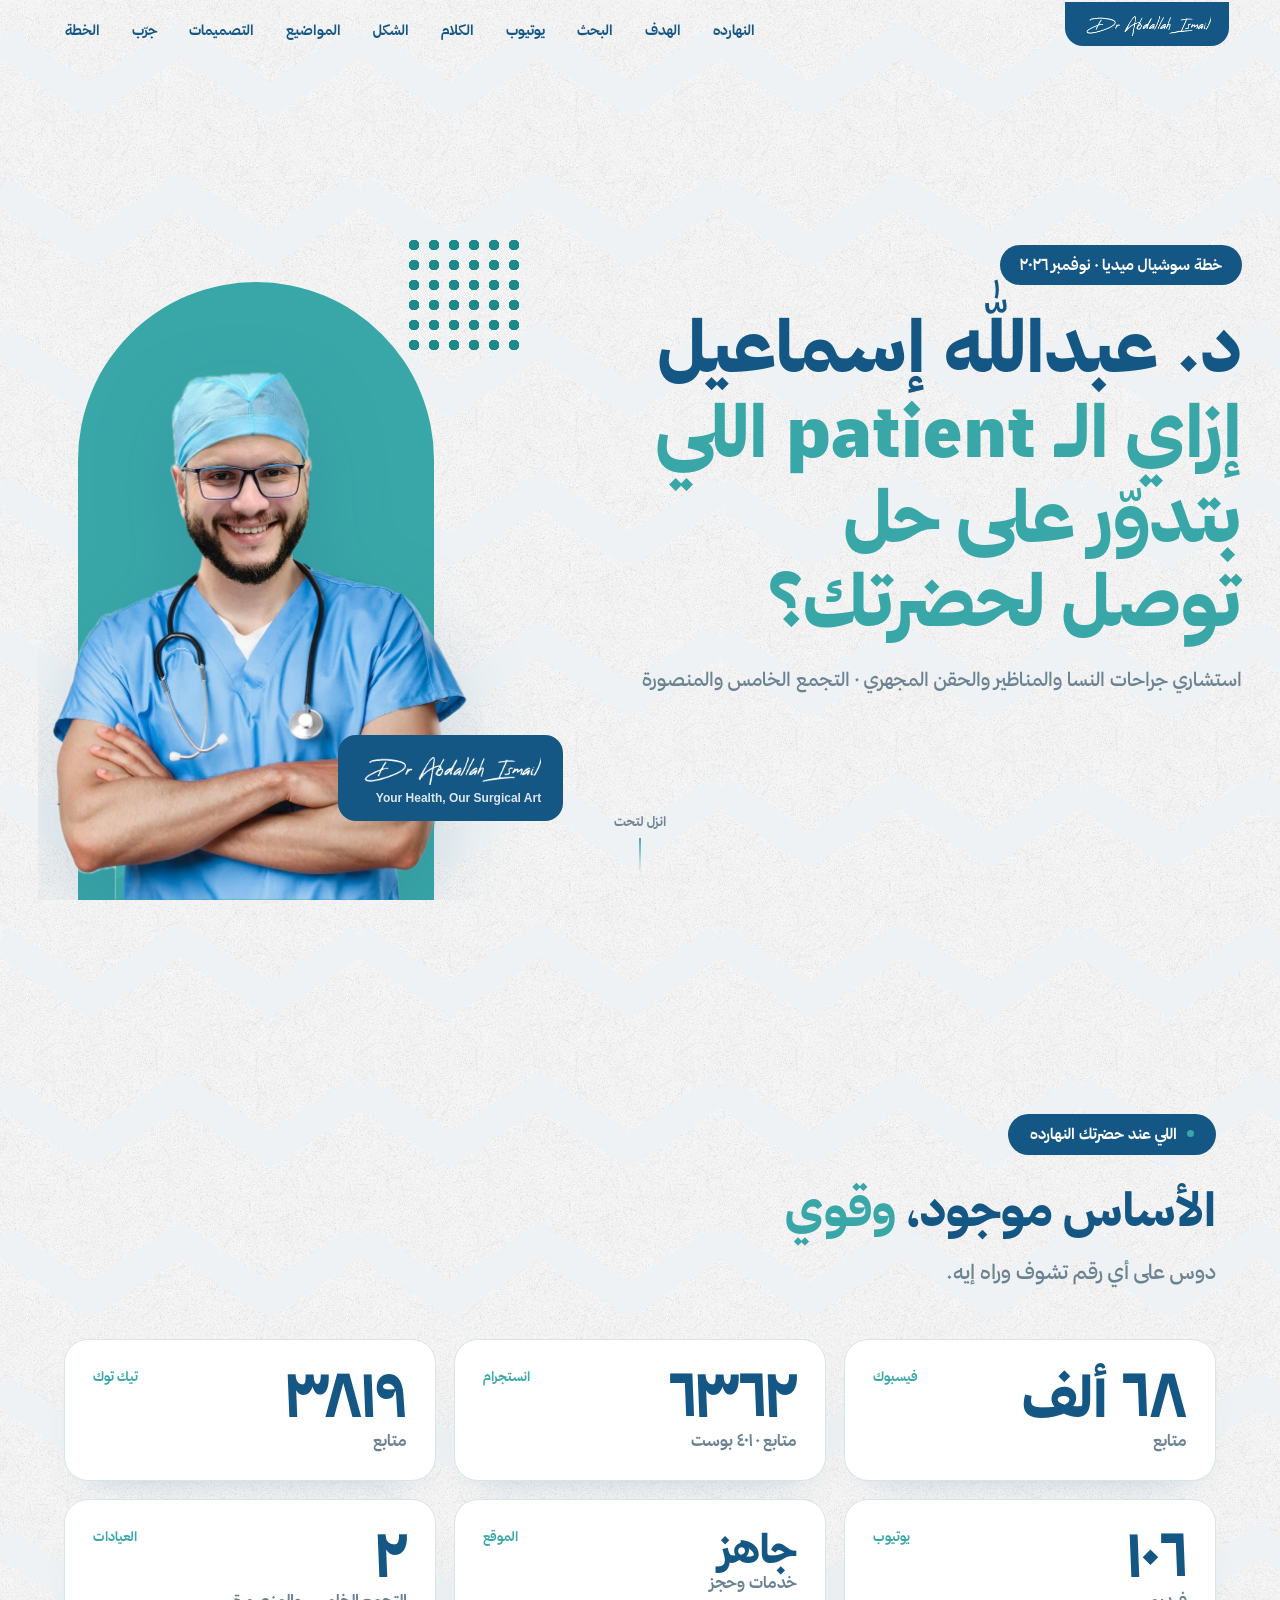
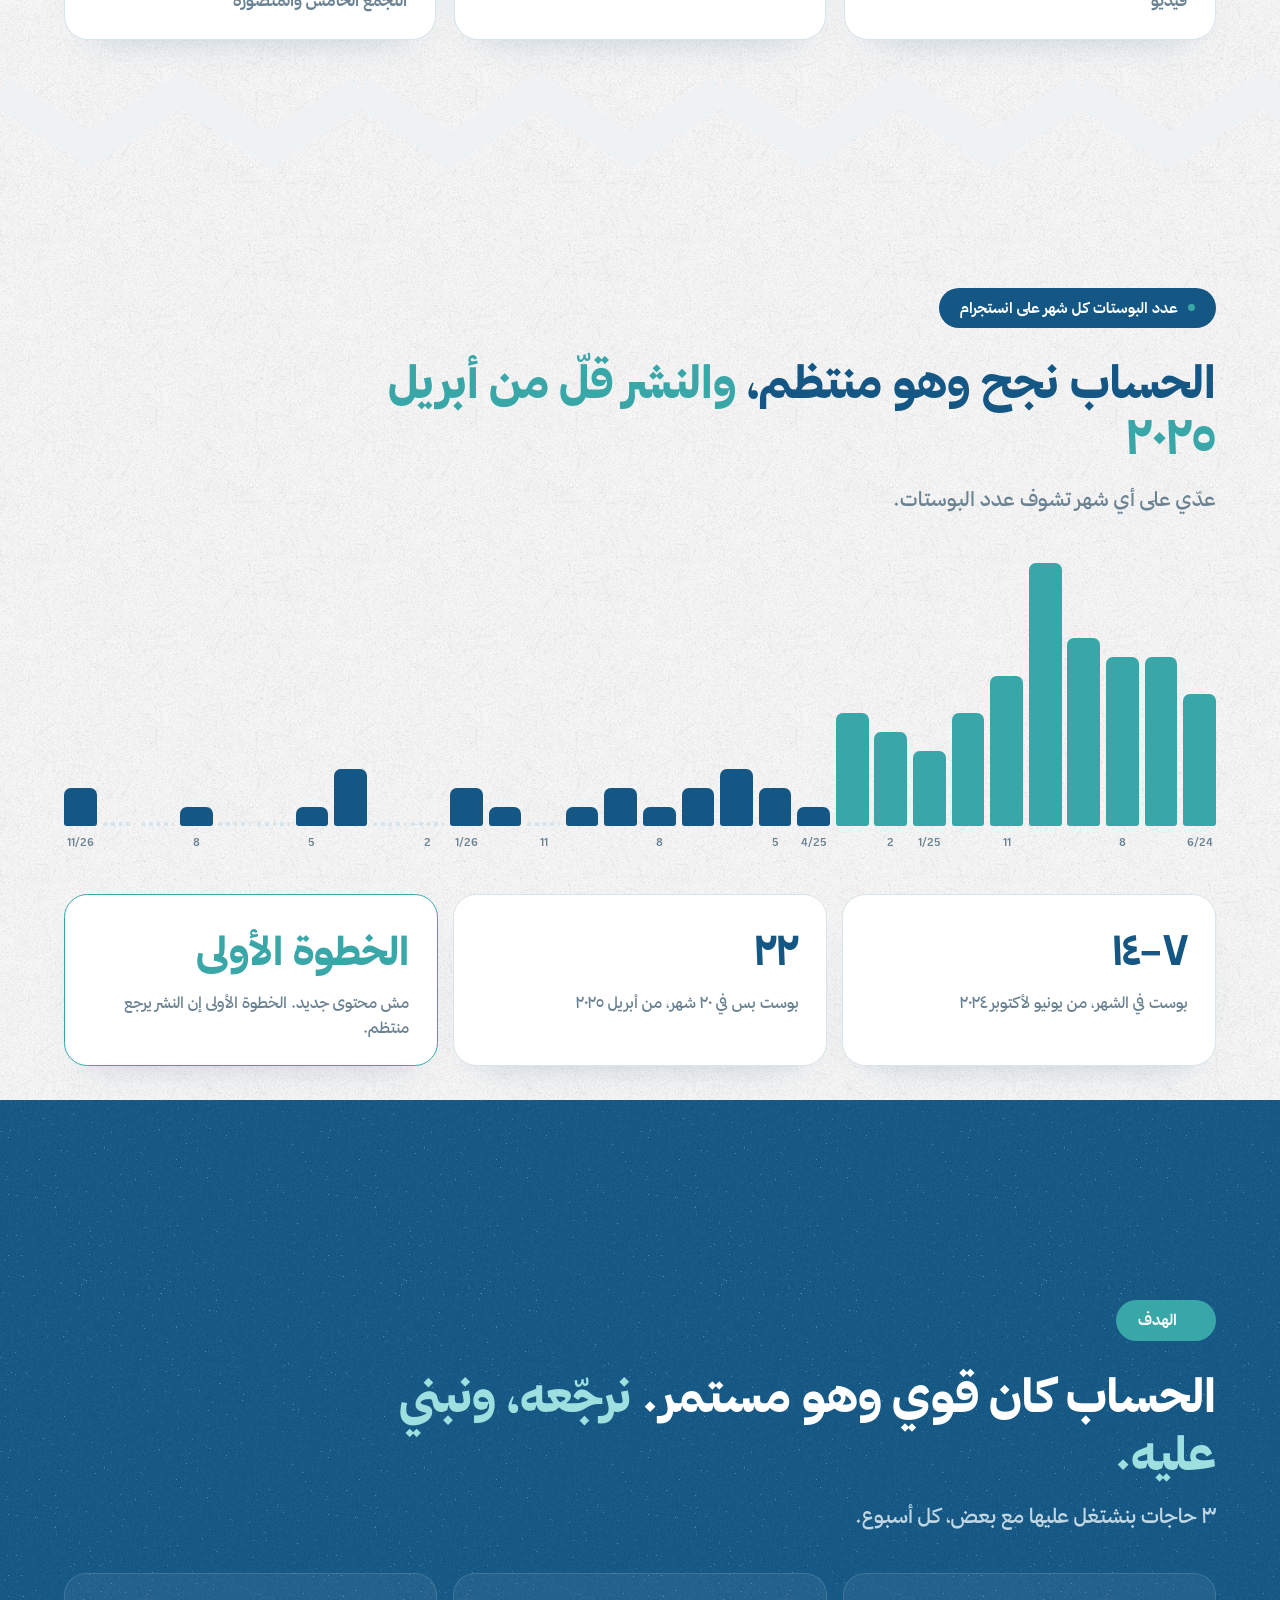
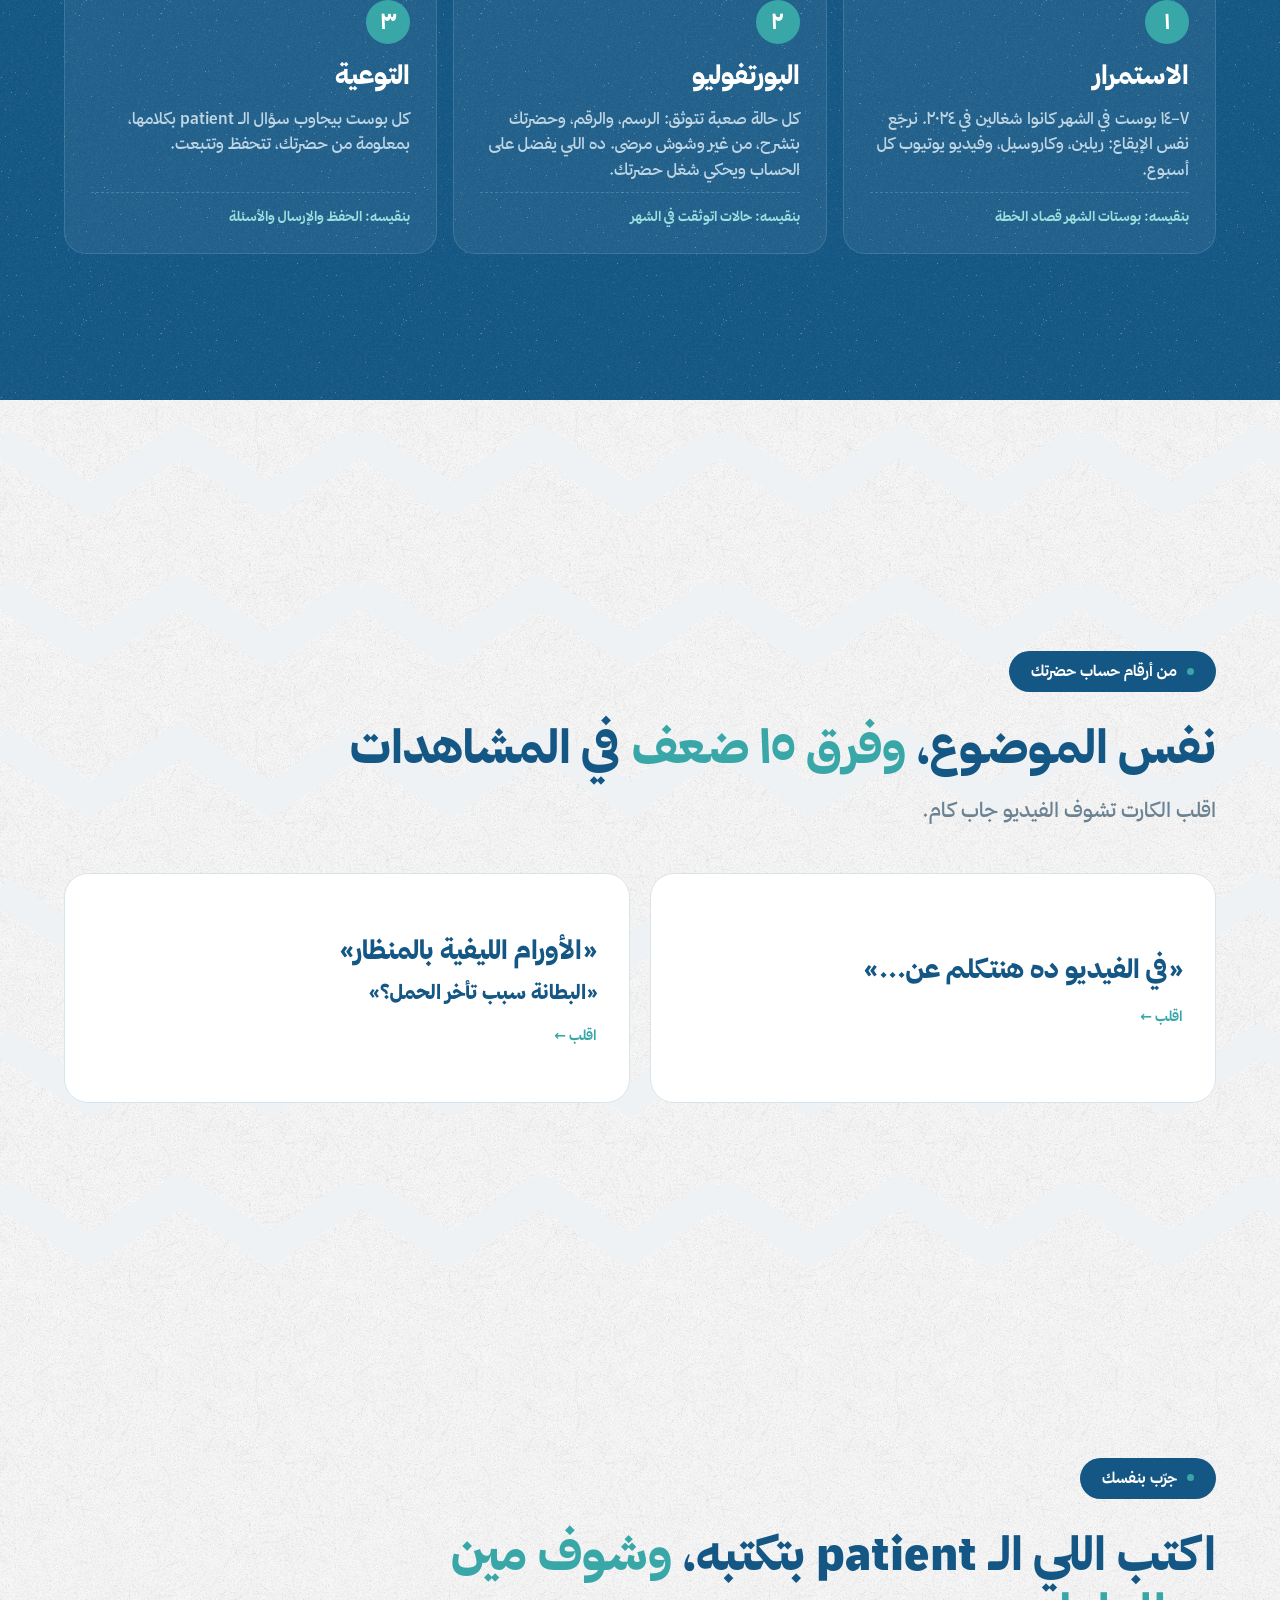
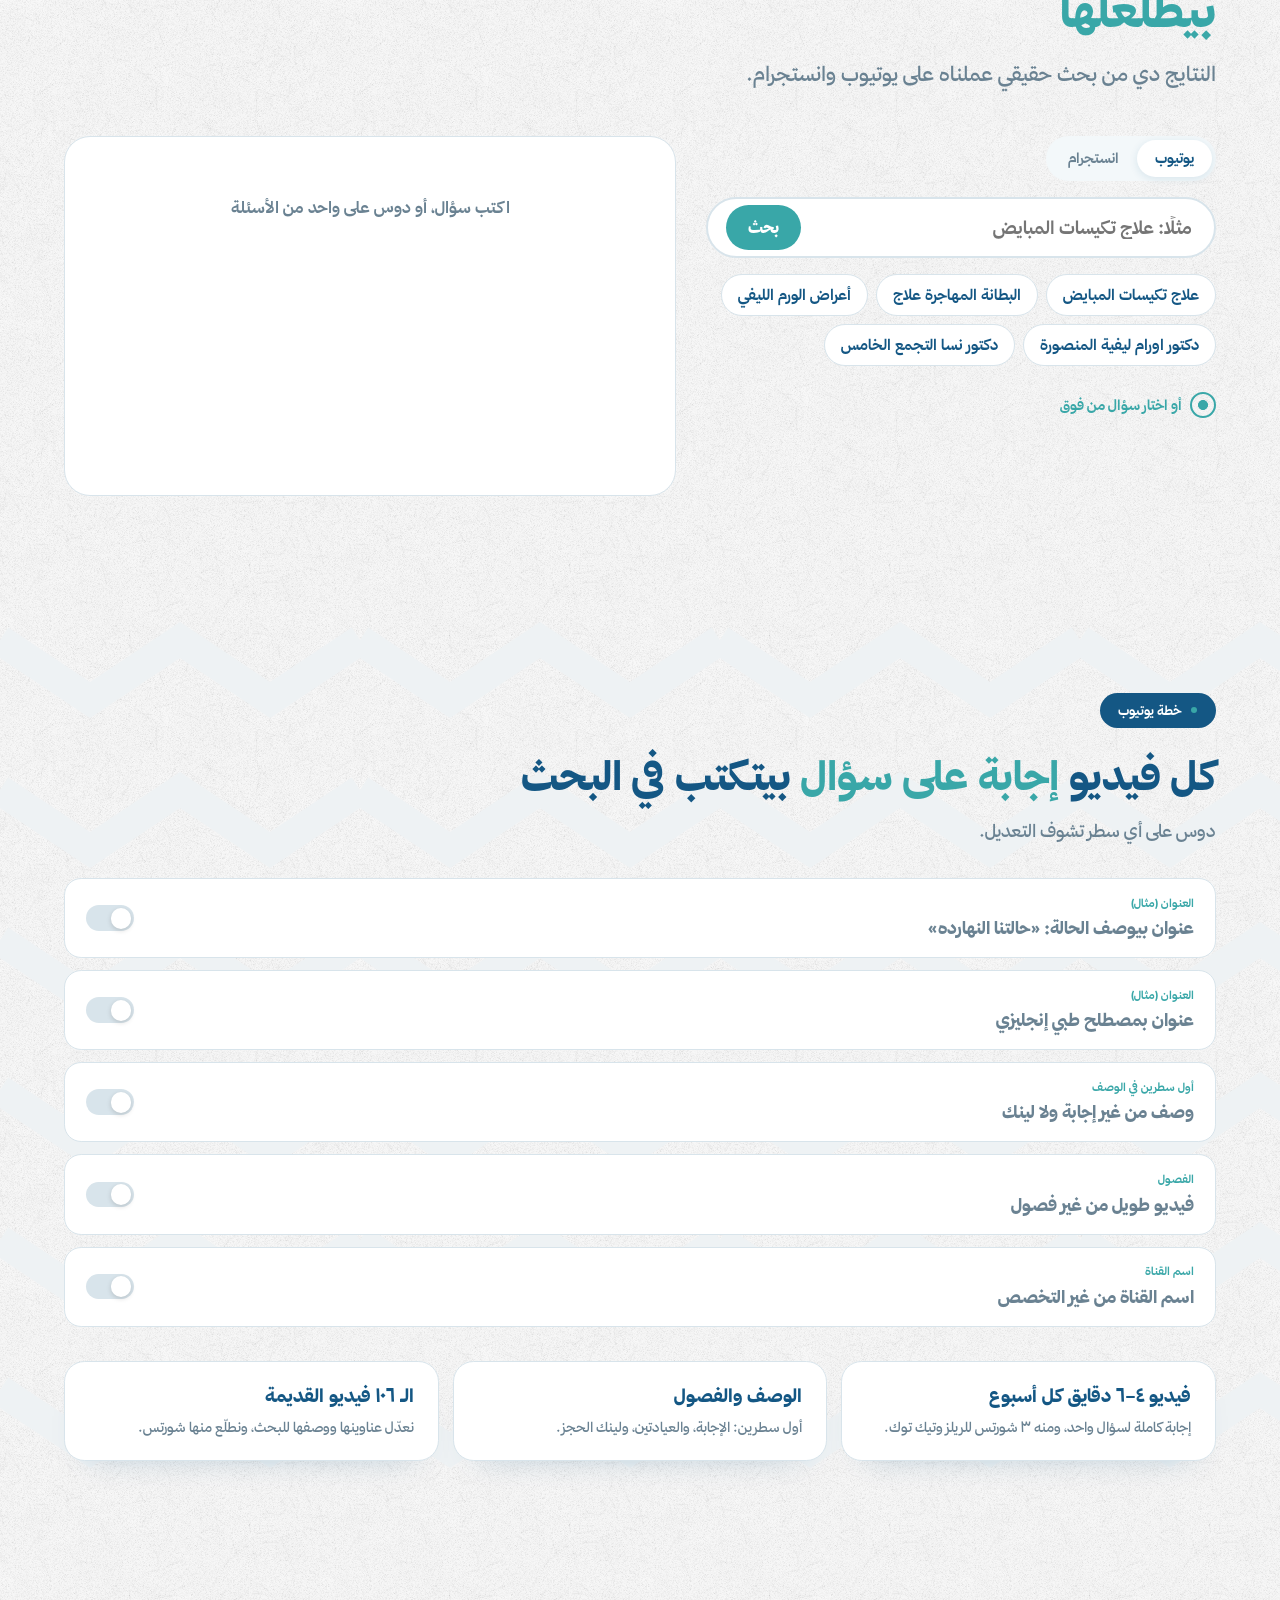
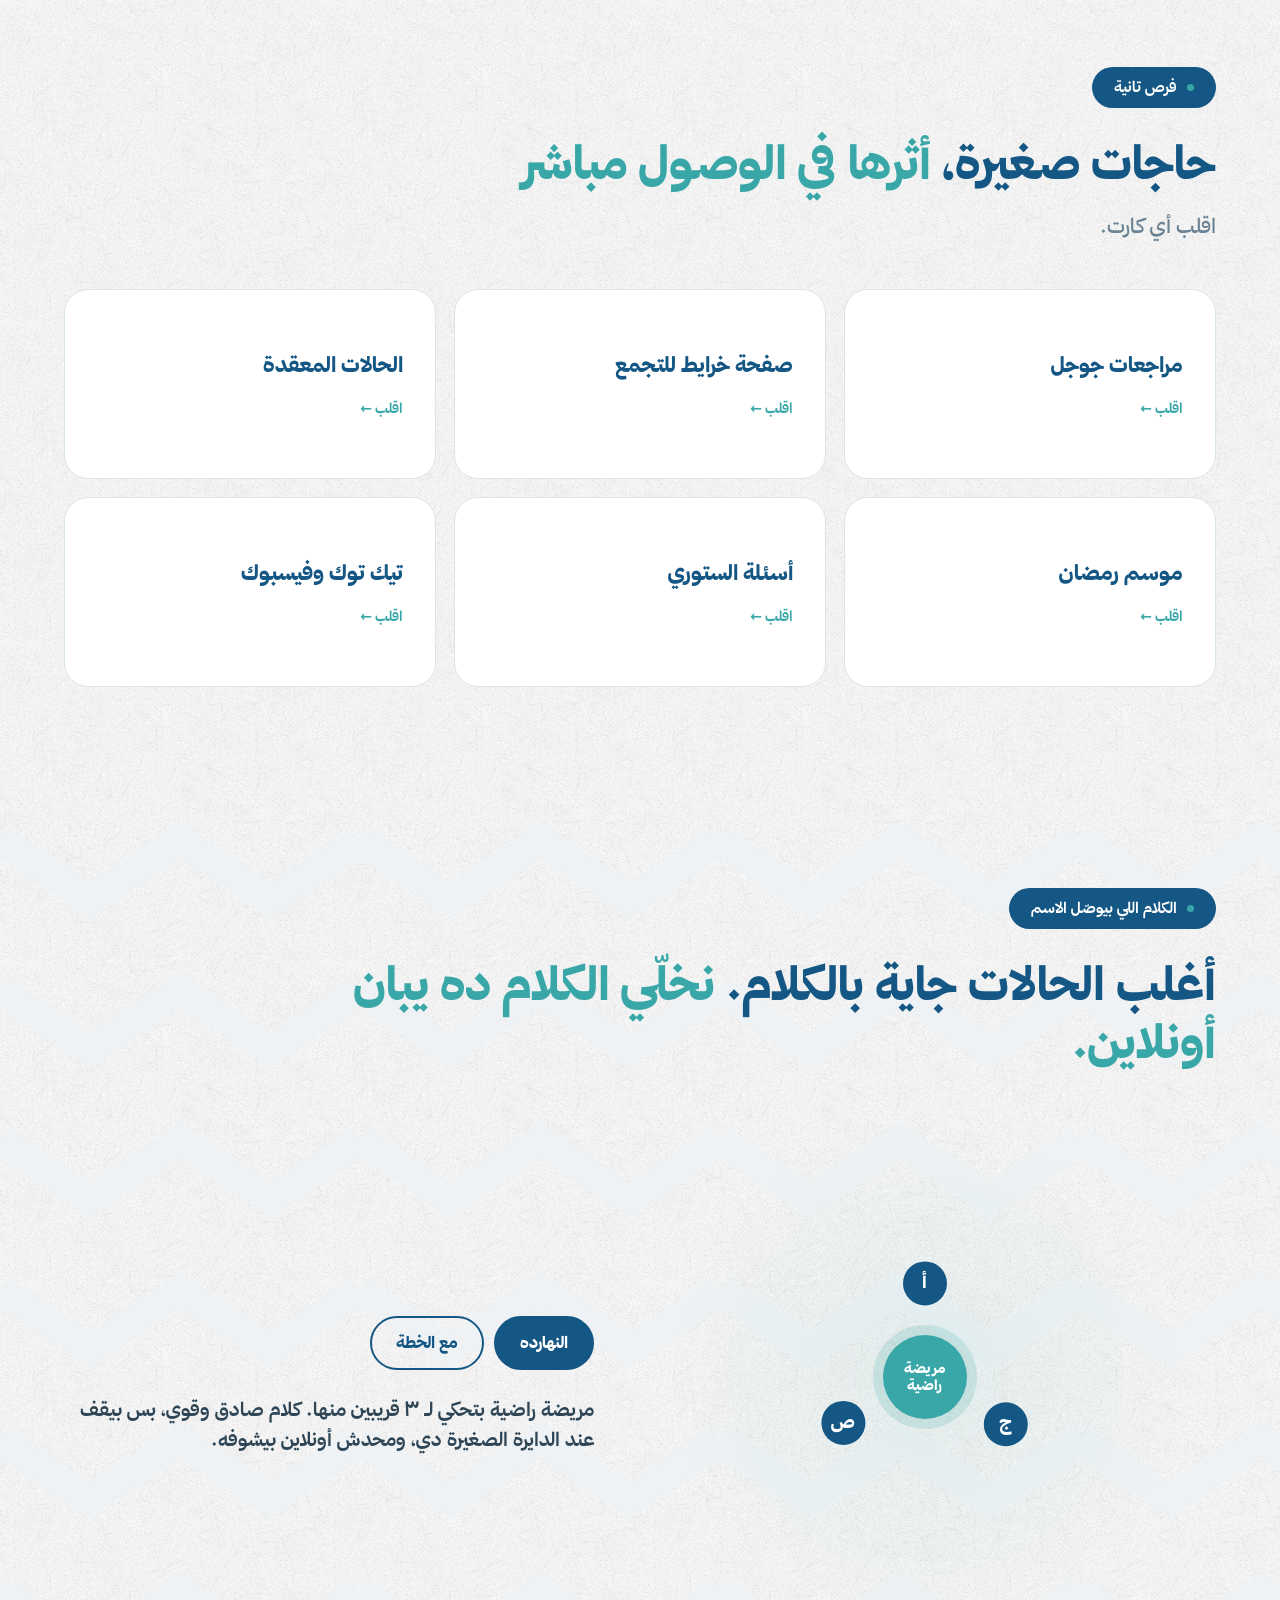
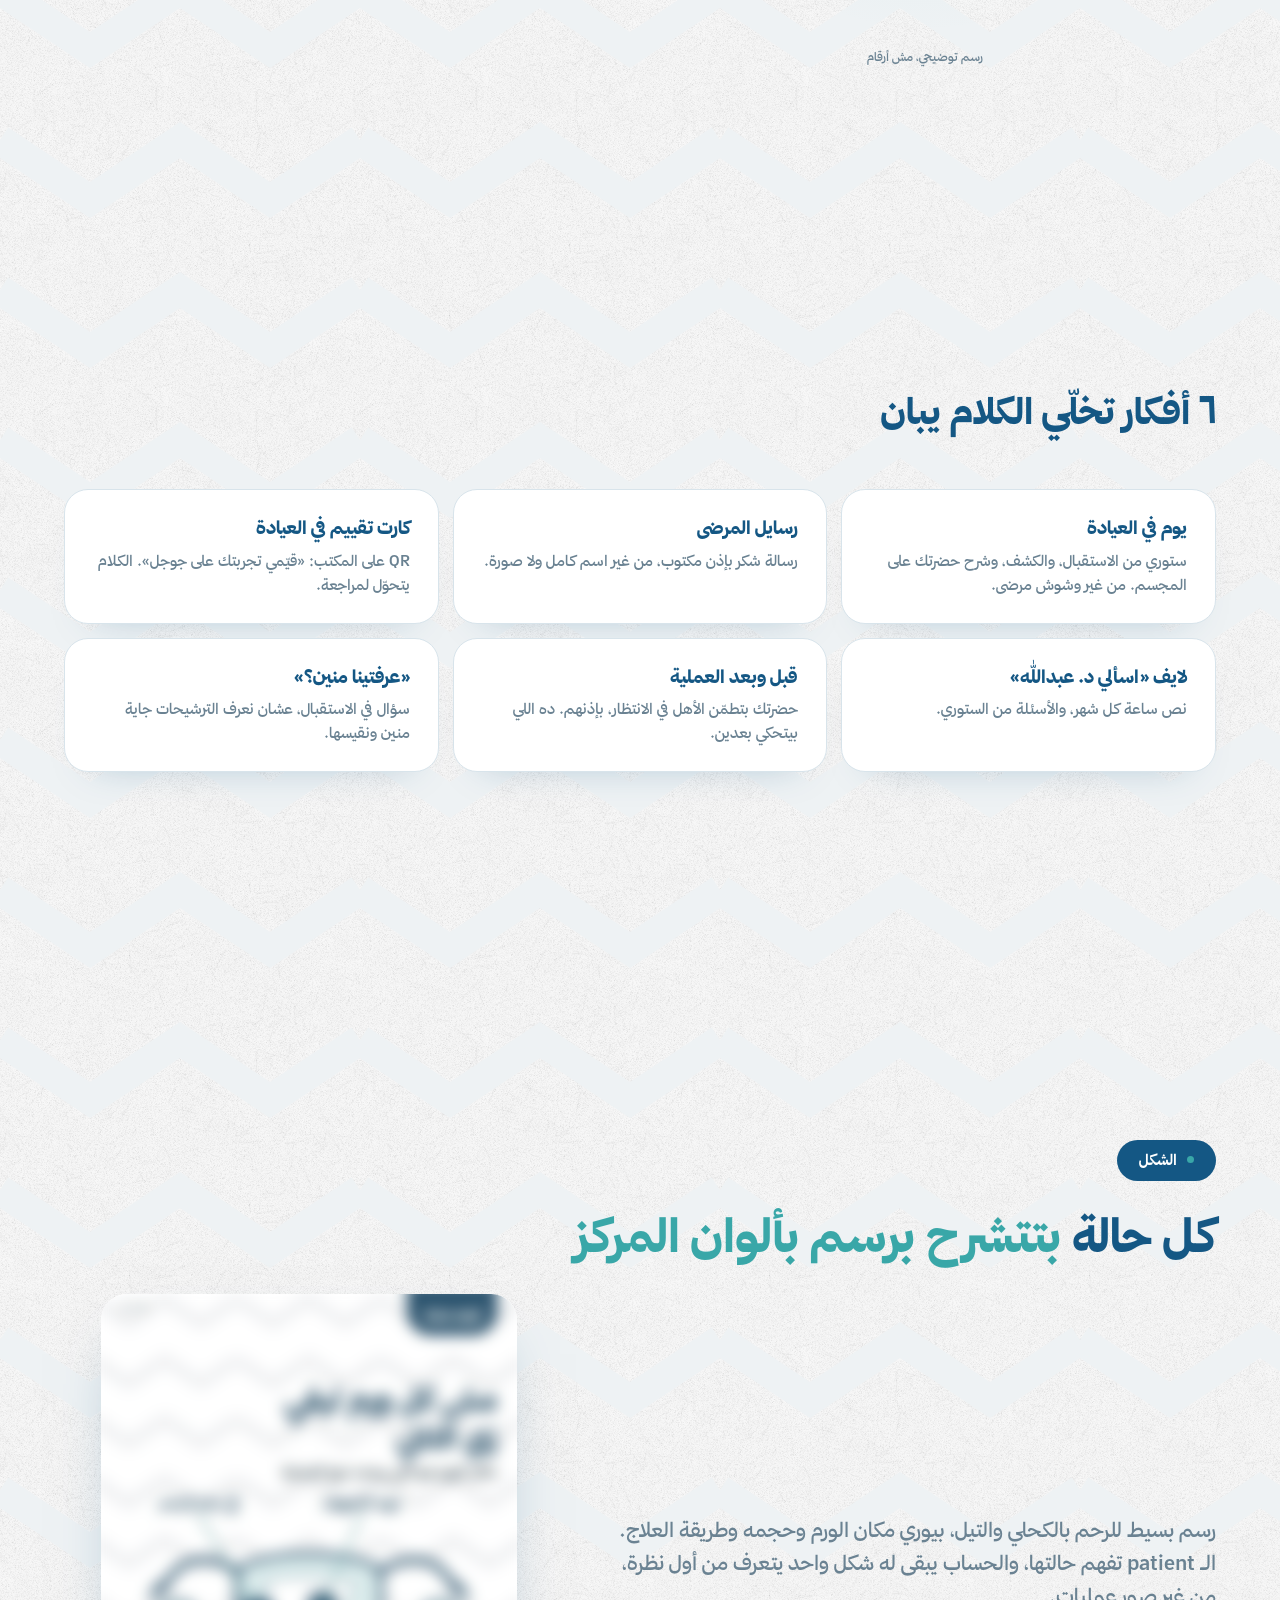
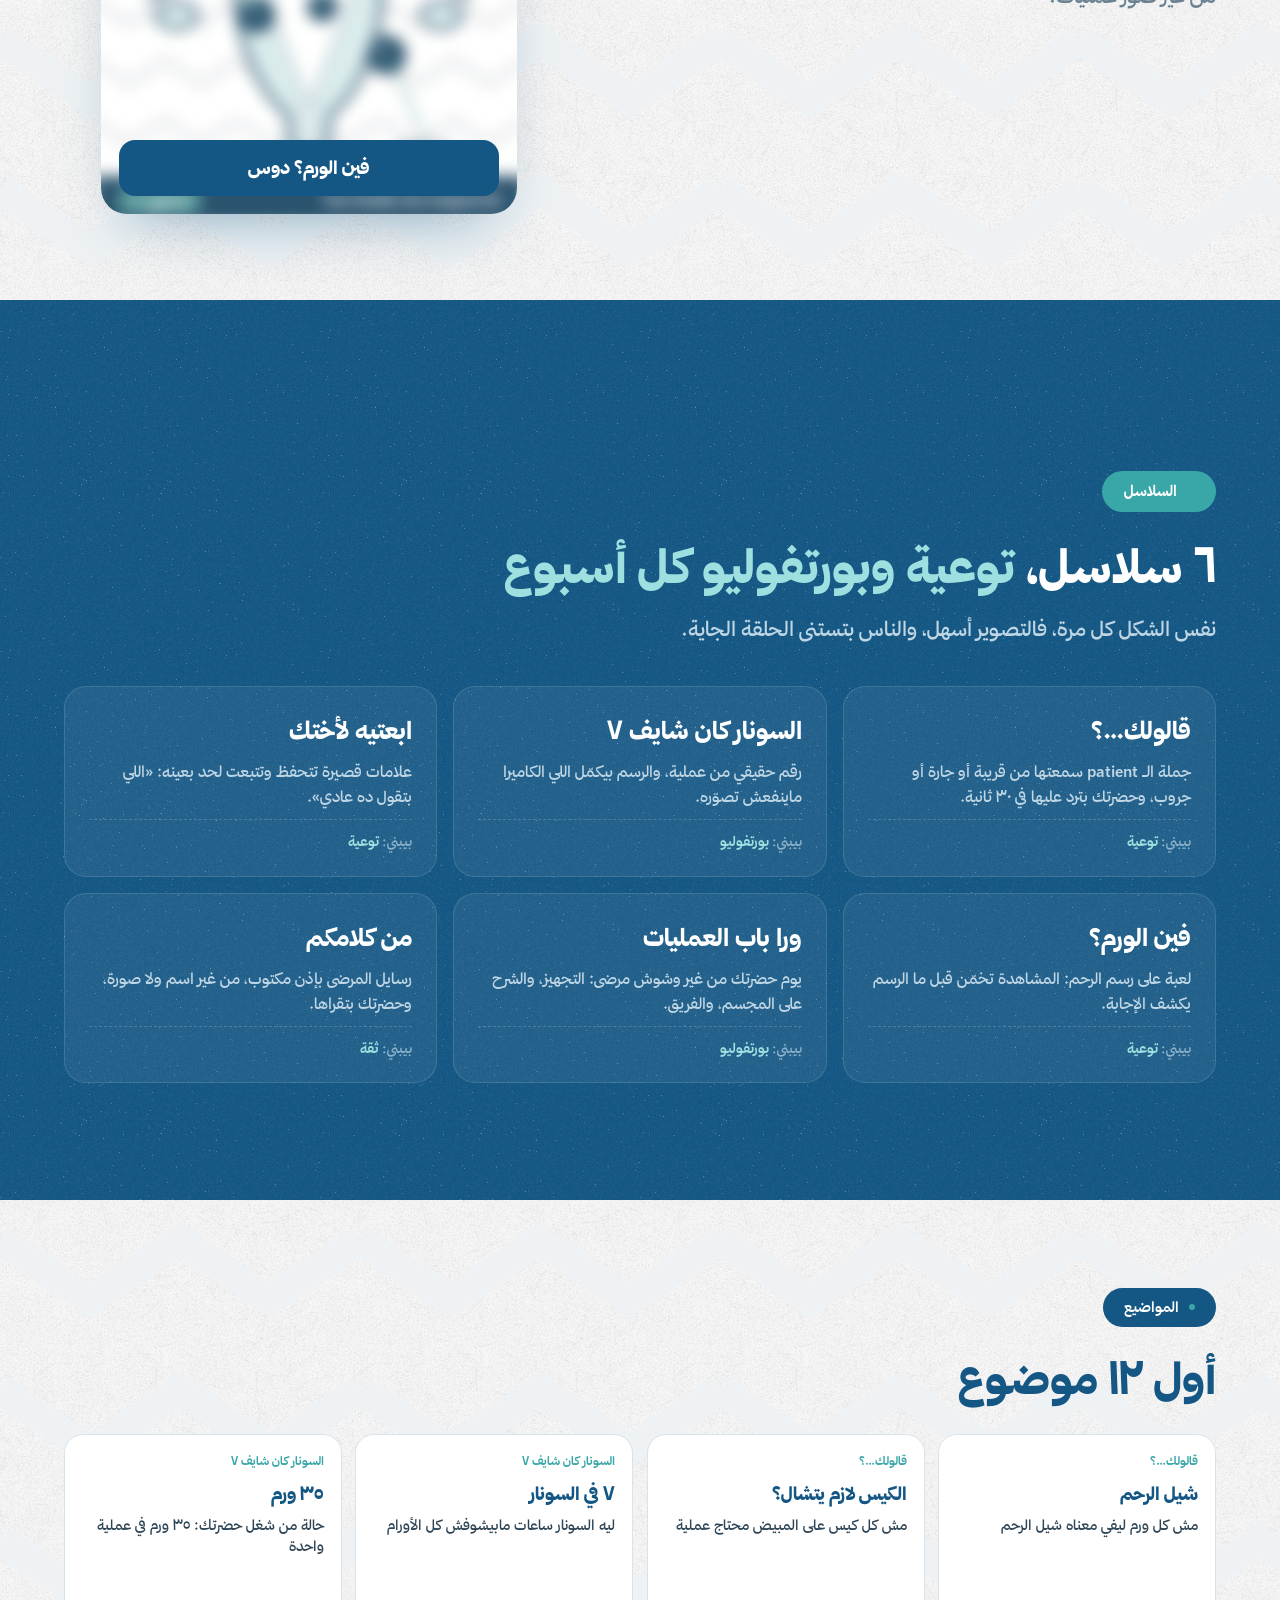
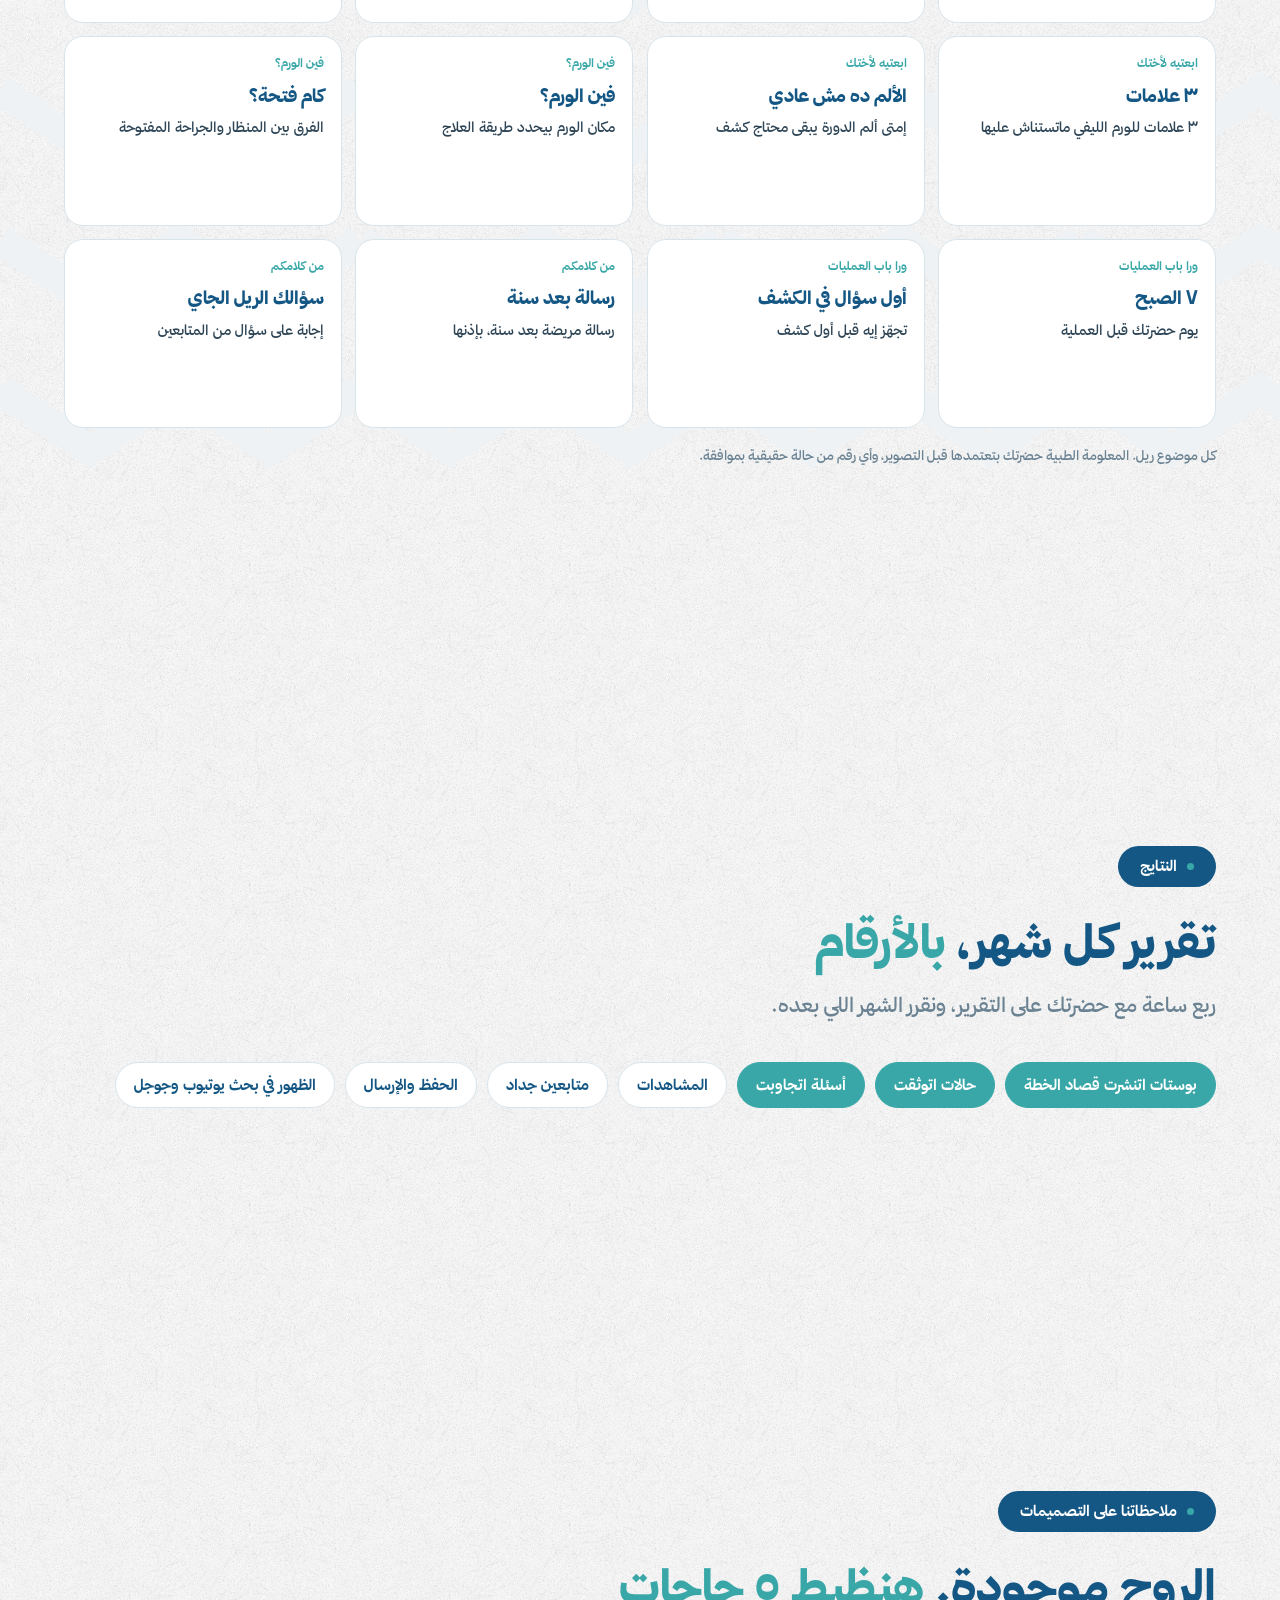
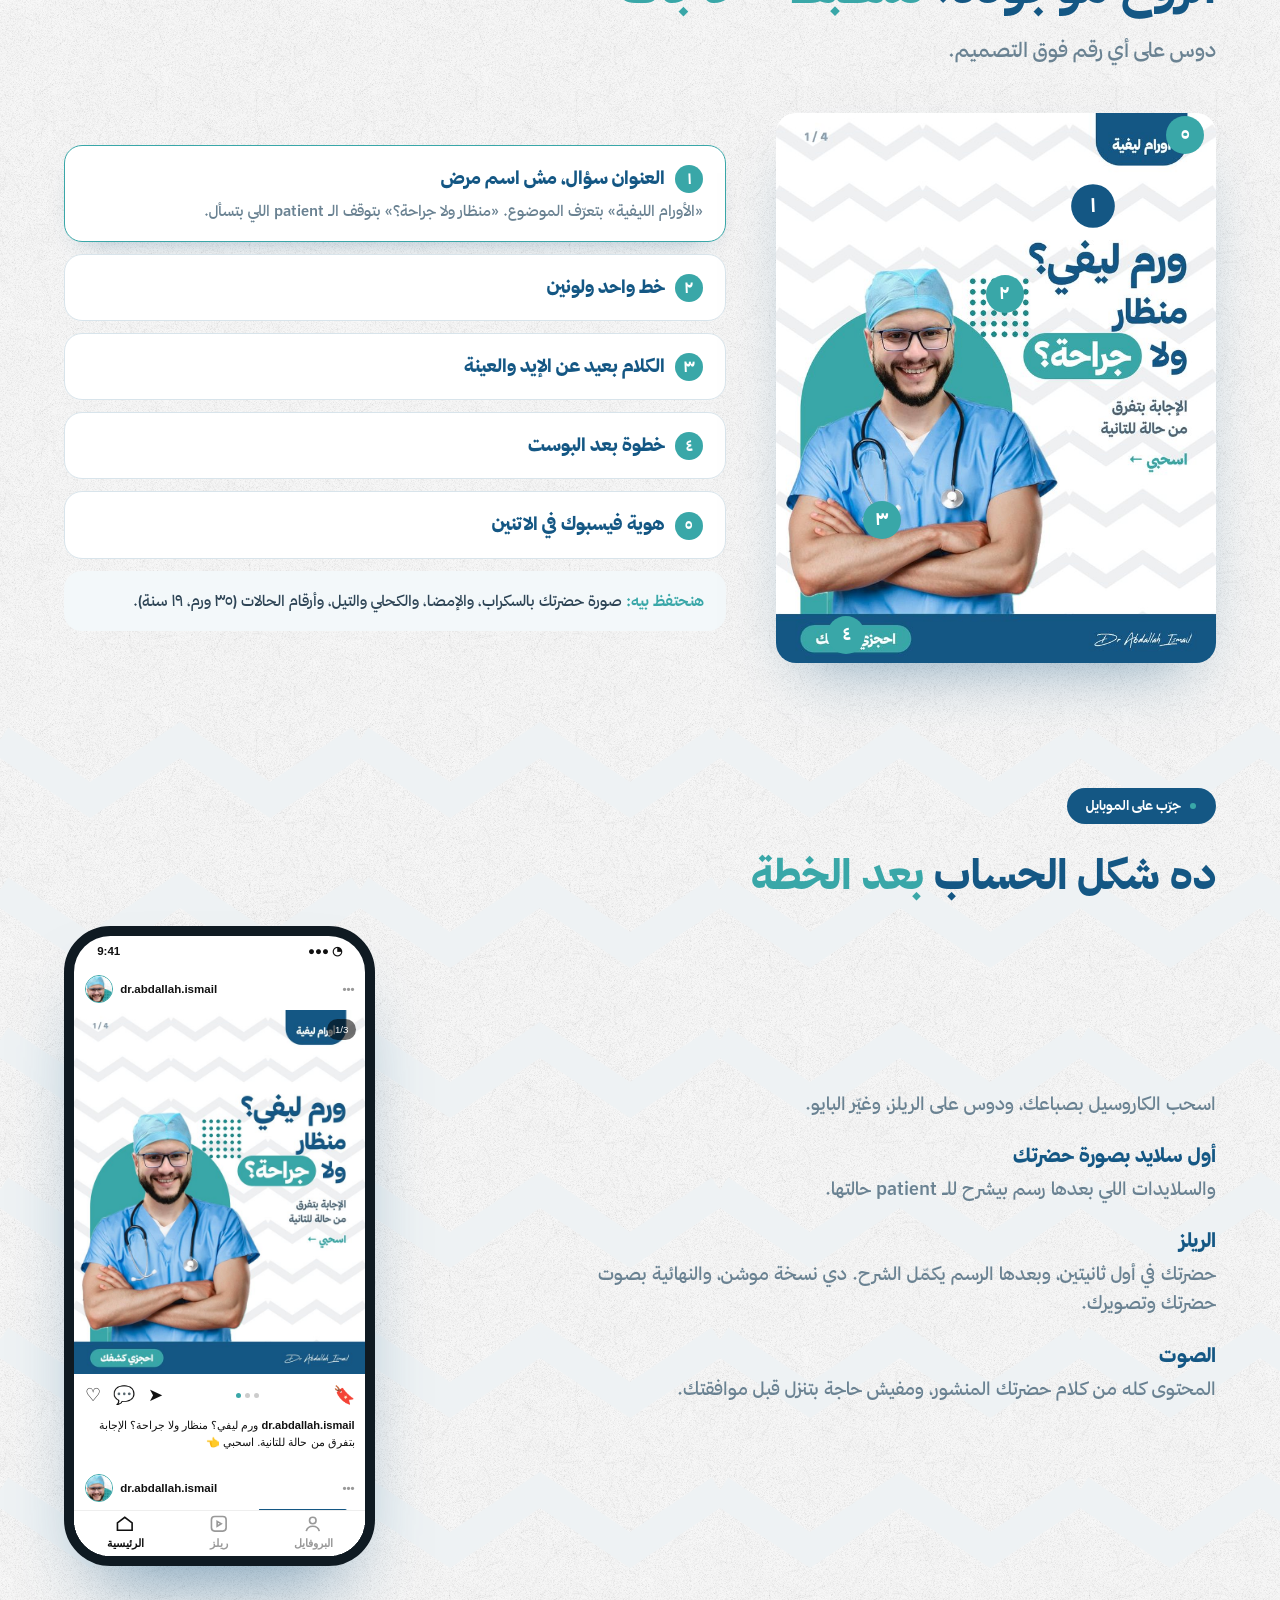
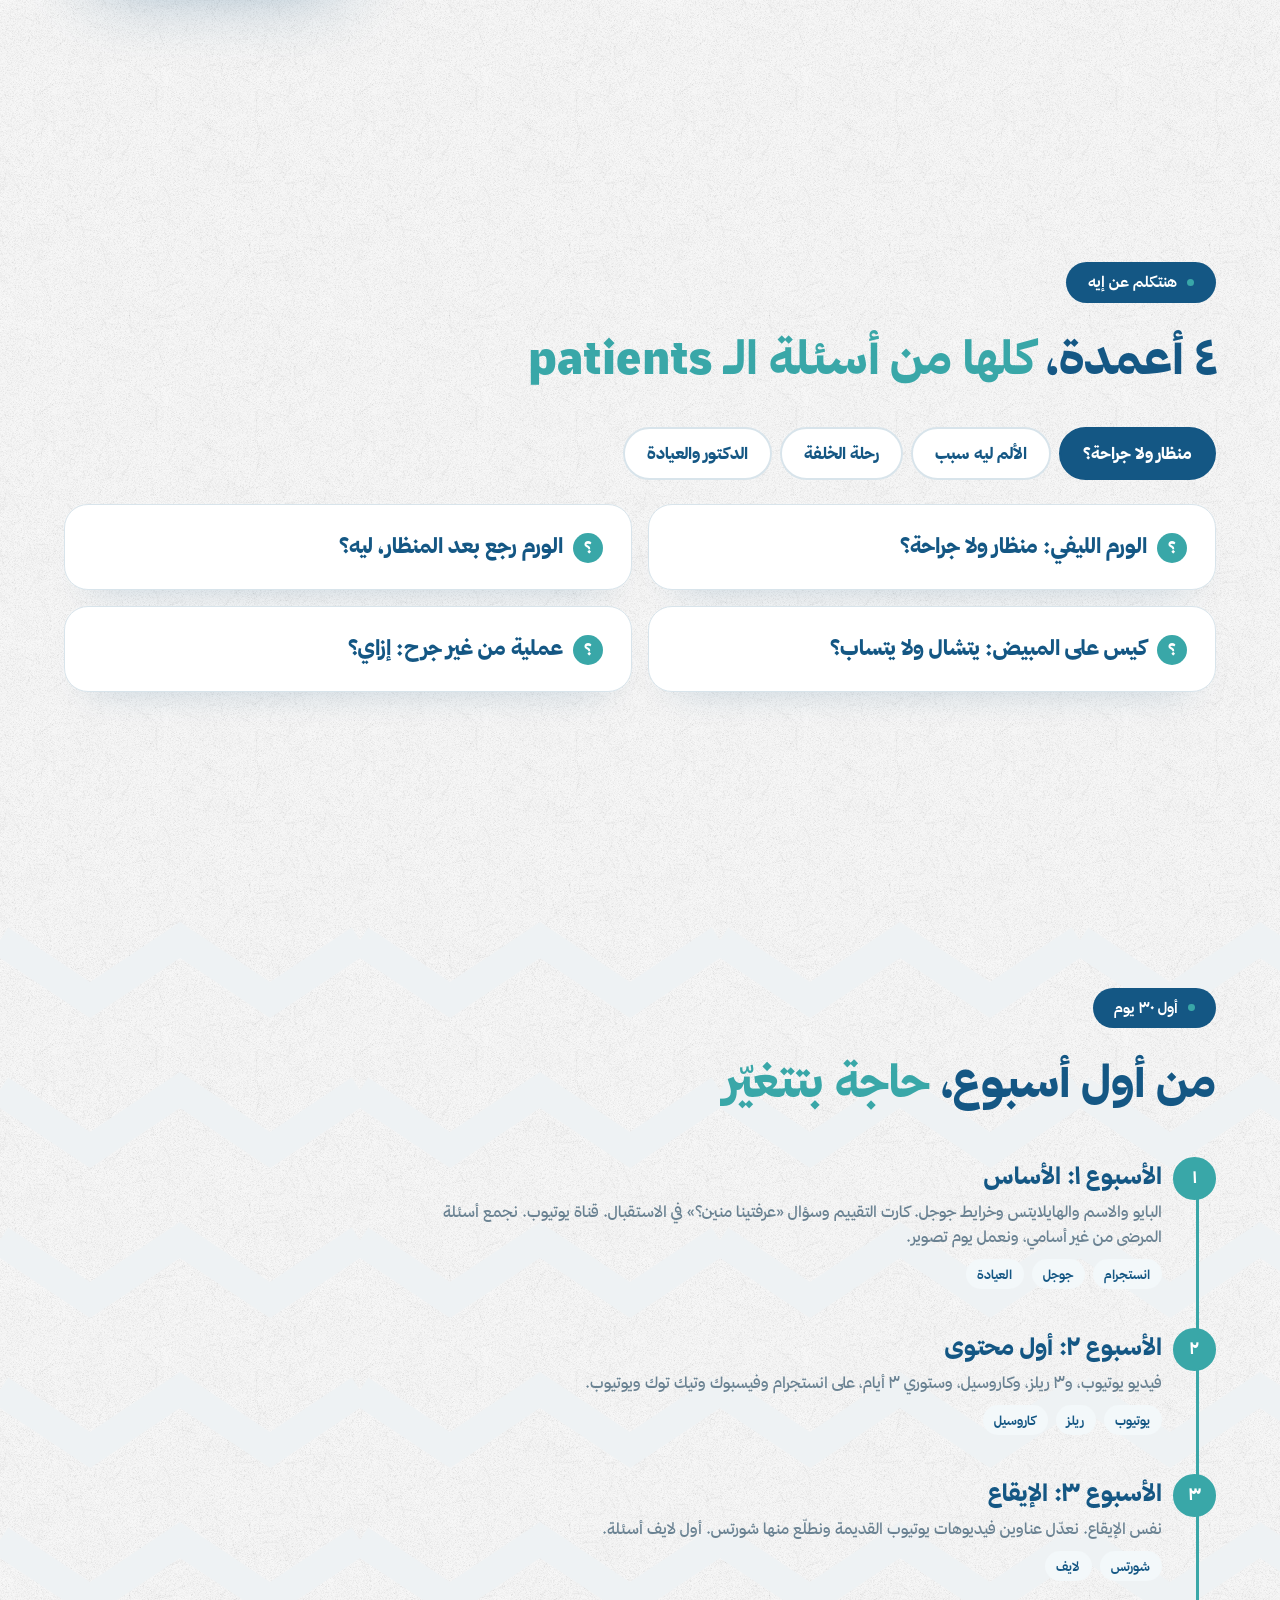
==== dr-abdallah/index.html @ 5d82baff "Add Dr. Abdallah Ismail plan page (unlisted) Co-Authored-By: Claude Opus 5.5 <noreply@anthropic.com>" ====
<!doctype html>
<html lang="ar" dir="rtl">
<head>
<meta charset="utf-8">
<meta name="robots" content="noindex,nofollow">
<meta name="viewport" content="width=device-width,initial-scale=1">
<title>د. عبدالله إسماعيل · خطة السوشيال ميديا</title>
<style>
@font-face{font-family:T;src:url([data-uri]);font-weight:500}
@font-face{font-family:T;src:url([data-uri]);font-weight:700}
@font-face{font-family:T;src:url([data-uri]);font-weight:900}
:root{--navy:#145784;--teal:#39A7A8;--dots:#1C8A8B;--ink:#2E4556;--mute:#6A8292;--line:#D8E4EB;--soft:#F3F8FA;
  --zz:url("data:image/svg+xml,%3Csvg xmlns='http://www.w3.org/2000/svg' width='360' height='150'%3E%3Cpolyline points='0,40 90,100 180,40 270,100 360,40' fill='none' stroke='%23EEF2F4' stroke-width='30'/%3E%3C/svg%3E");
  --ease:cubic-bezier(.22,1,.36,1)}
*{box-sizing:border-box;margin:0;padding:0}
html{scroll-behavior:smooth}
body{font-family:T,system-ui,sans-serif;color:var(--ink);background:#fff url([data-uri]) 0 0/320px;line-height:1.6;-webkit-font-smoothing:antialiased;overflow-x:hidden}
img,video{display:block;max-width:100%}
button{font:inherit;cursor:pointer;border:0;background:none;color:inherit}
.wrap{width:min(1180px,90vw);margin:auto}
section{padding:120px 0;position:relative}
section.zz{background:var(--zz) 0 0/360px,transparent}
.kicker{display:inline-flex;align-items:center;gap:10px;background:var(--navy);color:#fff;font-weight:700;font-size:15px;padding:8px 22px 9px;border-radius:0 0 22px 22px;margin-top:-120px;margin-bottom:46px}
.kicker::before{content:"";width:7px;height:7px;border-radius:50%;background:var(--teal)}
h2{font-weight:900;font-size:clamp(32px,4.4vw,58px);line-height:1.25;color:var(--navy);max-width:900px}
h2 em{font-style:normal;color:var(--teal)}
.lead{font-size:clamp(17px,1.6vw,21px);color:var(--mute);max-width:720px;margin-top:18px}
.hint{display:inline-flex;gap:8px;align-items:center;font-size:14px;font-weight:700;color:var(--teal);margin-top:26px}
.hint::before{content:"";width:22px;height:22px;border-radius:50%;border:2px solid var(--teal);background:radial-gradient(var(--teal) 30%,transparent 34%)}
.card{background:#fff;border:1.5px solid var(--line);border-radius:24px;padding:26px 28px;box-shadow:0 1px 0 #fff inset,0 20px 40px -30px rgba(20,87,132,.35)}
.card h3{font-weight:900;font-size:21px;color:var(--navy);line-height:1.35}
.card p{font-size:16px;color:var(--mute);margin-top:8px}
.dark{background:var(--navy) url([data-uri]) 0 0/320px;color:#fff}
.dark h2{color:#fff}.dark .lead{color:#BFD6E4}

/* top bar + progress */
.top{position:fixed;inset:0 0 auto 0;z-index:50;display:flex;align-items:center;justify-content:space-between;padding:12px 4vw;transition:.35s;pointer-events:none}
.top.on{background:rgba(255,255,255,.86);backdrop-filter:blur(12px);box-shadow:0 1px 0 var(--line)}
.top>*{pointer-events:auto}
.sigpill{background:var(--navy);border-radius:0 0 18px 18px;padding:10px 18px;margin-top:-12px}
.sigpill img{height:24px}
.nav{display:flex;gap:4px;flex-wrap:wrap}
.nav a{font-size:14px;font-weight:700;color:var(--navy);text-decoration:none;padding:7px 14px;border-radius:30px;transition:.2s}
.nav a:hover,.nav a.on{background:var(--teal);color:#fff}
.ribbon{position:fixed;top:0;right:0;height:3px;background:var(--teal);z-index:60;width:0}
@media(max-width:820px){.nav{display:none}}

/* reveal */
.rv{opacity:0;transform:translateY(26px);transition:opacity .8s var(--ease),transform .8s var(--ease);transition-delay:var(--d,0s)}
.rv.in{opacity:1;transform:none}

/* 1 intro: plays on open */
.intro{height:100vh;min-height:620px;padding:0;background:var(--zz) 0 0/360px}
.pin{position:relative;height:100%;overflow:hidden;display:grid;grid-template-columns:1.15fr .85fr;gap:3vw;align-items:center;width:min(1280px,94vw);margin:auto}
.hero-txt{padding-top:40px;min-width:0}
.hero-txt .tag{display:inline-block;background:var(--navy);color:#fff;font-weight:700;font-size:15px;padding:8px 20px;border-radius:30px;}
.hero-txt h1{font-weight:900;font-size:clamp(38px,5.6vw,80px);line-height:1.18;color:var(--navy);margin-top:18px}
.hero-txt h1 span{display:block;opacity:clamp(0,calc((var(--p) - var(--s))*7),1);transform:translateY(calc((1 - clamp(0,(var(--p) - var(--s))*7,1))*24px))}
.hero-txt h1 span.t{color:var(--teal)}
.hero-txt p{font-size:clamp(16px,1.5vw,20px);color:var(--mute);margin-top:22px;opacity:clamp(0,calc((var(--p) - .25)*4),1)}
.scroll-cue{position:absolute;bottom:28px;right:50%;translate:50% 0;font-size:13px;font-weight:700;color:var(--mute);opacity:clamp(0,calc((var(--p) - .92)*12),1);display:flex;flex-direction:column;align-items:center;gap:6px}
.scroll-cue i{width:2px;height:34px;background:linear-gradient(var(--teal),transparent);animation:cue 1.6s infinite}
@keyframes cue{0%{transform:scaleY(0);transform-origin:top}50%{transform:scaleY(1);transform-origin:top}51%{transform-origin:bottom}100%{transform:scaleY(0);transform-origin:bottom}}
.hero-art{position:relative;height:88vh;align-self:end}
.hero-art .arch{position:absolute;left:8%;bottom:0;width:72%;height:78%;background:var(--teal);border-radius:999px 999px 0 0;transform:scaleY(calc(.55 + var(--p)*.45));transform-origin:bottom}
.hero-art .doc{position:absolute;left:-4%;bottom:0;width:100%;height:auto;max-height:92%;object-fit:contain;object-position:bottom;transform:translateY(calc((1 - var(--p))*10%));filter:drop-shadow(0 30px 40px rgba(20,87,132,.18))}
.hero-art .dt{position:absolute;right:2%;top:16%;width:120px;height:120px;background:radial-gradient(var(--dots) 36%,transparent 39%) 0 0/20px 20px;opacity:calc(var(--p)*2)}
.hero-art .sig{position:absolute;right:-6%;bottom:10%;background:var(--navy);border-radius:18px;padding:16px 22px;clip-path:inset(0 0 0 calc((1 - clamp(0,(var(--p) - .3)*2.5,1))*100%));z-index:2}
.hero-art .sig img{height:34px}
.hero-art .sig small{display:block;color:#fff;font:700 12px 'Avenir Next',Helvetica,sans-serif;margin-top:6px;direction:ltr;text-align:right;opacity:.85}
@media(max-width:820px){.pin{grid-template-columns:1fr;grid-template-rows:auto 1fr}.hero-art{height:56vh}.hero-txt{padding-top:90px}}

/* 2 numbers */
.stats{display:grid;grid-template-columns:repeat(3,1fr);gap:18px;margin-top:50px}
.stat{cursor:pointer;transition:.3s var(--ease)}
.stat:hover{transform:translateY(-4px);border-color:var(--teal)}
.stat b{display:block;font-weight:900;font-size:clamp(38px,4.4vw,58px);color:var(--navy);line-height:1.1}
.stat span{font-weight:700;color:var(--mute)}
.stat .more{max-height:0;overflow:hidden;transition:max-height .5s var(--ease);font-size:15px;color:var(--ink)}
.stat.open{border-color:var(--teal)}.stat.open .more{max-height:140px;margin-top:10px}
.stat .pl{font-size:13px;font-weight:700;color:var(--teal);float:left}
@media(max-width:820px){.stats{grid-template-columns:1fr 1fr}}

/* 3 chart */
.chart{margin-top:50px;display:flex;align-items:flex-end;gap:6px;height:300px;direction:ltr;position:relative;padding-bottom:30px}
.bar{flex:1;position:relative;height:100%;display:flex;align-items:flex-end;cursor:pointer}
.bar i{display:block;width:100%;border-radius:7px 7px 3px 3px;background:var(--teal);height:0;transition:height 1s var(--ease);transition-delay:var(--d)}
.bar.low i{background:var(--navy)}
.bar.zero i{background:repeating-linear-gradient(90deg,var(--line) 0 4px,transparent 4px 8px);height:4px!important}
.chart.in .bar i{height:var(--h)}
.bar em{position:absolute;bottom:-26px;left:50%;translate:-50% 0;font-style:normal;font-size:11px;color:var(--mute);white-space:nowrap}
.bar:hover i{filter:brightness(1.15)}
.tip{position:absolute;top:-10px;background:var(--navy);color:#fff;font-size:14px;font-weight:700;padding:8px 14px;border-radius:12px;pointer-events:none;opacity:0;transition:.2s;white-space:nowrap;direction:rtl;z-index:2}
.split{display:flex;gap:16px;margin-top:40px;flex-wrap:wrap}
.split .card{flex:1;min-width:240px}
.split .card b{font-weight:900;font-size:40px;color:var(--navy)}

/* 4 flip */
.flips{display:grid;grid-template-columns:repeat(2,1fr);gap:20px;margin-top:46px}
.flip{perspective:1200px;height:230px;cursor:pointer}
.flip .in2{position:relative;height:100%;transition:transform .8s var(--ease);transform-style:preserve-3d}
.flip.on .in2{transform:rotateY(180deg)}
.face{position:absolute;inset:0;backface-visibility:hidden;border-radius:24px;padding:30px 32px;display:flex;flex-direction:column;justify-content:center}
.face.front{background:#fff;border:1.5px solid var(--line)}
.face.back{background:var(--navy) url([data-uri]) 0 0/320px;color:#fff;transform:rotateY(180deg)}
.face q{font-weight:900;font-size:26px;color:var(--navy);quotes:"«" "»"}
.face .tap{margin-top:16px;font-size:14px;font-weight:700;color:var(--teal)}
.face.back b{font-weight:900;font-size:50px;line-height:1.1}
.face.back.good{background-color:var(--teal)}
.face.back p{color:#DDEBF2;margin-top:8px}
@media(max-width:820px){.flips{grid-template-columns:1fr}}

/* 5 search simulator */
.sim{margin-top:46px;display:grid;grid-template-columns:1fr 1.2fr;gap:30px;align-items:start}
.qbox{display:flex;align-items:center;gap:10px;background:#fff;border:2px solid var(--line);border-radius:40px;padding:6px 8px 6px 18px;transition:.2s}
.qbox:focus-within{border-color:var(--teal);box-shadow:0 0 0 6px rgba(57,167,168,.12)}
.qbox input{flex:1;border:0;outline:0;font:700 18px T;color:var(--navy);background:none;padding:10px 14px}
.qbox button{background:var(--teal);color:#fff;font-weight:900;padding:10px 22px;border-radius:30px}
.chips{display:flex;flex-wrap:wrap;gap:8px;margin-top:16px}
.chip{background:#fff;border:1.5px solid var(--line);color:var(--navy);font-weight:700;font-size:15px;padding:8px 16px;border-radius:30px;transition:.2s}
.chip:hover,.chip.on{background:var(--navy);border-color:var(--navy);color:#fff}
.plat{display:inline-flex;background:var(--soft);border-radius:30px;padding:4px;margin-bottom:16px}
.plat button{padding:7px 18px;border-radius:30px;font-weight:700;font-size:14px;color:var(--mute)}
.plat button.on{background:#fff;color:var(--navy);box-shadow:0 2px 8px rgba(20,87,132,.12)}
.res{background:#fff;border:1.5px solid var(--line);border-radius:26px;padding:22px;min-height:360px}
.ri{display:flex;gap:14px;padding:14px 0;border-bottom:1px solid var(--soft);animation:pop .5s var(--ease) both;animation-delay:var(--d)}
@keyframes pop{from{opacity:0;transform:translateY(12px)}}
.ri .th{width:150px;height:84px;border-radius:12px;background:linear-gradient(135deg,#D9E3E9,#EEF3F6);flex:none;position:relative}
.ri .th::after{content:"▶";position:absolute;inset:0;display:grid;place-items:center;color:#fff;font-size:20px}
.ri h4{font-weight:900;color:var(--ink);font-size:17px}
.ri small{color:var(--mute);font-size:14px}
.ri.empty{justify-content:center;text-align:center;padding:36px 10px;color:var(--mute);font-weight:700;border:0}
.ri.ghost{border:2px dashed var(--teal);border-radius:16px;padding:14px;margin-top:14px;background:rgba(57,167,168,.05)}
.ri.ghost .th{background:var(--navy) url([data-uri]) center/cover}
.ri.ghost .th::after{background:rgba(20,87,132,.35);border-radius:12px}
.ri.ghost h4{color:var(--navy)}
.badge{display:inline-block;background:var(--teal);color:#fff;font-size:12px;font-weight:700;padding:2px 10px;border-radius:20px;margin-bottom:4px}
@media(max-width:900px){.sim{grid-template-columns:1fr}}

/* 6 youtube toggles */
.yt{margin-top:40px;display:grid;gap:14px}
.ytr{display:grid;grid-template-columns:1fr auto;gap:20px;align-items:center;background:#fff;border:1.5px solid var(--line);border-radius:20px;padding:18px 24px;cursor:pointer;transition:.3s}
.ytr .old,.ytr .new{font-weight:900;font-size:20px;transition:.4s var(--ease)}
.ytr .old{color:var(--mute);text-decoration:line-through 2px rgba(106,130,146,.0)}
.ytr .new{color:var(--navy);display:none}
.ytr.on{border-color:var(--teal);background:#fff linear-gradient(90deg,rgba(57,167,168,.06),transparent)}
.ytr.on .old{display:none}.ytr.on .new{display:block;animation:pop .5s var(--ease)}
.sw{width:56px;height:30px;border-radius:30px;background:var(--line);position:relative;transition:.3s}
.sw::after{content:"";position:absolute;top:3px;right:3px;width:24px;height:24px;border-radius:50%;background:#fff;transition:.3s var(--ease);box-shadow:0 2px 6px rgba(0,0,0,.15)}
.ytr.on .sw{background:var(--teal)}.ytr.on .sw::after{right:29px}
.ytr small{display:block;font-size:13px;font-weight:700;color:var(--teal);margin-bottom:2px}

/* 7 opportunities: flip */
.opps{display:grid;grid-template-columns:repeat(3,1fr);gap:18px;margin-top:46px}
.opps .flip{height:190px}
.opps .face q{font-size:21px;quotes:none}
.opps .face.back p{font-size:16px;margin:0}
@media(max-width:900px){.opps{grid-template-columns:1fr 1fr}}

/* 8 word of mouth */
.wom{display:grid;grid-template-columns:1.1fr 1fr;gap:40px;margin-top:46px;align-items:center}
.stage{position:relative;aspect-ratio:1;max-width:520px;width:100%;margin:auto;border-radius:50%;background:radial-gradient(circle,rgba(57,167,168,.08),transparent 70%)}
.node{position:absolute;left:50%;top:50%;width:44px;height:44px;margin:-22px;border-radius:50%;display:grid;place-items:center;font-size:18px;font-weight:900;color:#fff;background:var(--navy);transition:transform 1s var(--ease),opacity .6s;opacity:0;transform:translate(0,0) scale(.3)}
.node.c{opacity:1;transform:none;width:84px;height:84px;margin:-42px;background:var(--teal);font-size:14px;line-height:1.2;text-align:center;z-index:2;box-shadow:0 0 0 10px rgba(57,167,168,.18)}
.node.on{opacity:1;transform:translate(var(--x),var(--y)) scale(1)}
.node.on.web{background:#fff;color:var(--navy);border:2px solid var(--teal);width:auto;height:auto;padding:6px 12px;border-radius:30px;font-size:13px;white-space:nowrap;margin:-16px -40px}
.node.dot{width:14px;height:14px;margin:-7px;background:var(--navy);opacity:0}.node.dot.on{opacity:.55}
.ring{position:absolute;inset:50%;border:2px solid var(--teal);border-radius:50%;opacity:0}
.ring.go{animation:ring 2.4s var(--ease) forwards}
@keyframes ring{from{inset:50%;opacity:.7}to{inset:var(--r);opacity:0}}
.wom-ctl{display:flex;gap:10px;margin:24px 0}
.wom-ctl button{padding:12px 24px;border-radius:30px;font-weight:900;border:2px solid var(--navy);color:var(--navy)}
.wom-ctl button.on{background:var(--navy);color:#fff}
.wom-say{font-weight:700;font-size:19px;color:var(--ink);min-height:96px}
.ideas{display:grid;grid-template-columns:repeat(3,1fr);gap:14px;margin-top:50px}
.ideas .card h3{font-size:18px}.ideas .card p{font-size:15px}
.illu{font-size:12px;color:var(--mute);text-align:center;margin-top:10px}
@media(max-width:900px){.wom{grid-template-columns:1fr}.ideas{grid-template-columns:1fr 1fr}}

/* 9 hotspots */
.hs-wrap{display:grid;grid-template-columns:auto 1fr;gap:50px;margin-top:46px;align-items:center}
.hs{position:relative;width:min(440px,86vw);border-radius:20px;overflow:visible;box-shadow:0 30px 60px -30px rgba(20,87,132,.5)}
.hs img{border-radius:20px}
.pinb{position:absolute;width:38px;height:38px;margin:-19px;border-radius:50%;background:var(--teal);color:#fff;font-weight:900;display:grid;place-items:center;box-shadow:0 0 0 0 rgba(57,167,168,.6);animation:pulse 2s infinite;transition:.25s}
.pinb.on{background:var(--navy);transform:scale(1.15);animation:none}
@keyframes pulse{70%{box-shadow:0 0 0 14px rgba(57,167,168,0)}}
.notes{display:grid;gap:12px}
.note{padding:18px 22px;border-radius:18px;border:1.5px solid var(--line);background:#fff;cursor:pointer;transition:.3s var(--ease)}
.note b{font-weight:900;color:var(--navy);font-size:18px}
.note p{color:var(--mute);font-size:15px;max-height:0;overflow:hidden;transition:.4s var(--ease)}
.note.on{border-color:var(--teal);box-shadow:0 14px 30px -20px rgba(20,87,132,.5)}
.note.on p{max-height:120px;margin-top:6px}
.note .n{display:inline-grid;place-items:center;width:28px;height:28px;border-radius:50%;background:var(--teal);color:#fff;font-size:14px;margin-left:10px}
.keep{background:var(--soft);border-radius:18px;padding:18px 22px;font-size:15px}
.keep b{color:var(--teal)}
@media(max-width:900px){.hs-wrap{grid-template-columns:1fr;justify-items:center}}

/* 10 phone */
.ph-wrap{display:grid;grid-template-columns:1fr auto;gap:60px;align-items:center;margin-top:30px}
.phone{width:350px;height:720px;border-radius:52px;border:12px solid #0F1A22;background:#fff;position:relative;overflow:hidden;box-shadow:0 50px 90px -40px rgba(20,87,132,.6);direction:ltr;font-family:-apple-system,'Helvetica Neue',sans-serif;color:#111}
.ph-st{height:36px;display:flex;justify-content:space-between;align-items:center;padding:0 26px;font-size:13px;font-weight:600;position:relative;z-index:3}
.ph-body{position:absolute;top:36px;bottom:52px;left:0;right:0;overflow:hidden}
.scrn{position:absolute;inset:0;overflow-y:auto;scrollbar-width:none;opacity:0;pointer-events:none;transition:opacity .35s}
.scrn::-webkit-scrollbar{display:none}
.scrn.on{opacity:1;pointer-events:auto}
.ig-h{display:flex;align-items:center;gap:8px;padding:8px 12px;font-size:13px;font-weight:600}
.ig-h .av{width:32px;height:32px;border-radius:50%;border:2px solid var(--teal);object-fit:cover}
.ig-h span{margin-left:auto;color:#999}
.car{position:relative;aspect-ratio:4/5;overflow:hidden;touch-action:pan-y;cursor:grab}
.car .track{display:flex;height:100%;transition:transform .45s var(--ease)}
.car img{width:100%;height:100%;flex:none;object-fit:cover;user-select:none;-webkit-user-drag:none}
.car .cnt{position:absolute;top:10px;right:10px;background:rgba(0,0,0,.55);color:#fff;font-size:11px;padding:3px 9px;border-radius:12px}
.ig-a{display:flex;align-items:center;justify-content:space-between;padding:8px 12px;font-size:20px}
.ig-a .l{display:flex;gap:14px}
.ig-a .heart{cursor:pointer;transition:transform .2s}
.ig-a .heart.on{color:#ED4956;transform:scale(1.2)}
.dts{display:flex;gap:4px}.dts i{width:6px;height:6px;border-radius:50%;background:#ccc}.dts i.on{background:var(--teal)}
.ig-c{font-size:12.5px;padding:0 12px 18px;direction:rtl;text-align:right;line-height:1.5}
.ig-c b{direction:ltr;unicode-bidi:isolate}
.reel{position:absolute;inset:0;background:#000}
.reel video{width:100%;height:100%;object-fit:cover}
.reel .side{position:absolute;right:10px;bottom:90px;display:flex;flex-direction:column;gap:18px;color:#fff;font-size:22px;text-align:center}
.reel .who{position:absolute;left:12px;right:60px;bottom:16px;color:#fff;font-size:12.5px;text-shadow:0 1px 4px rgba(0,0,0,.5)}
.reel .who img{width:26px;height:26px;border-radius:50%;display:inline-block;vertical-align:middle;margin-right:6px;border:1.5px solid #fff}
.reel .who p{direction:rtl;text-align:right;margin-top:6px}
.reel .nav2{position:absolute;inset:0 0 120px 0;display:flex}
.reel .nav2 b{flex:1}
.reel .rc{position:absolute;top:12px;left:12px;right:12px;display:flex;gap:4px}.reel .rc i{flex:1;height:3px;border-radius:2px;background:rgba(255,255,255,.35)}.reel .rc i.on{background:#fff}
.prof{padding:12px 14px;font-size:13px}
.prof .row{display:flex;align-items:center;gap:20px}
.prof .row img{width:78px;height:78px;border-radius:50%;border:3px solid var(--teal);object-fit:cover}
.prof .row div{flex:1;display:flex;justify-content:space-around;text-align:center;font-size:12px}
.prof .row b{display:block;font-size:16px}
.bio{direction:rtl;text-align:right;margin-top:10px;line-height:1.55;min-height:120px}
.bio .nm{font-weight:700}
.bio.old{direction:ltr;text-align:left}
.bt{display:flex;margin:10px 0;background:#EFEFEF;border-radius:10px;padding:3px}
.bt button{flex:1;padding:6px;border-radius:8px;font-size:12px;font-weight:600}
.bt button.on{background:#fff;box-shadow:0 1px 4px rgba(0,0,0,.12)}
.hl{display:flex;gap:12px;margin:8px 0 12px;direction:rtl}
.hl span{display:flex;flex-direction:column;align-items:center;gap:4px;font-size:10.5px}
.hl i{width:56px;height:56px;border-radius:50%;border:2px solid var(--line);background:var(--soft);display:grid;place-items:center;font-style:normal;color:var(--navy);font-weight:900;font-size:18px}
.grid3{display:grid;grid-template-columns:repeat(3,1fr);gap:2px;margin:0 -14px}
.grid3 img{aspect-ratio:4/5;object-fit:cover;width:100%}
.ph-tabs{position:absolute;bottom:0;left:0;right:0;height:52px;display:flex;justify-content:space-around;align-items:center;border-top:1px solid #eee;background:#fff;z-index:4}
.ph-tabs button{font-size:12px;font-weight:600;color:#999;display:flex;flex-direction:column;align-items:center;gap:2px}
.ph-tabs button.on{color:#111}
.ph-tabs svg{width:22px;height:22px}
.phone.dk .ph-tabs{background:#000;border-color:#222}.phone.dk .ph-tabs button.on{color:#fff}.phone.dk .ph-st{color:#fff}
.phone.dk{background:#000}
.ph-side h3{font-weight:900;font-size:22px;color:var(--navy);margin-top:24px}
.ph-side ul{list-style:none;margin-top:10px}
.ph-side li{padding:8px 26px 8px 0;position:relative;color:var(--ink)}
.ph-side li::before{content:"";position:absolute;right:0;top:17px;width:12px;height:12px;border-radius:50%;background:var(--teal)}
@media(max-width:900px){.ph-wrap{grid-template-columns:1fr;justify-items:center}}

/* 11 pillars tabs */
.tabs{display:flex;gap:8px;flex-wrap:wrap;margin-top:40px}
.tabs button{padding:12px 22px;border-radius:30px;font-weight:900;border:2px solid var(--line);color:var(--navy);background:#fff;transition:.25s}
.tabs button.on{background:var(--navy);border-color:var(--navy);color:#fff}
.tpanel{margin-top:24px;display:grid;grid-template-columns:1fr 1fr;gap:16px}
.tpanel .card{animation:pop .5s var(--ease) both;animation-delay:var(--d)}
.tpanel .card h3::before{content:"؟";display:inline-grid;place-items:center;width:30px;height:30px;border-radius:50%;background:var(--teal);color:#fff;font-size:16px;margin-left:10px}
@media(max-width:820px){.tpanel{grid-template-columns:1fr}}

/* 12 steps thread */
.steps{position:relative;margin-top:50px;padding-right:56px}
.steps::before{content:"";position:absolute;right:18px;top:8px;bottom:8px;width:3px;background:var(--line);border-radius:3px}
.steps .th{position:absolute;right:18px;top:8px;width:3px;background:var(--teal);border-radius:3px;height:0}
.step{position:relative;padding-bottom:40px}
.step::before{content:attr(data-n);position:absolute;right:-56px;top:0;width:40px;height:40px;border-radius:50%;background:#fff;border:3px solid var(--line);display:grid;place-items:center;font-weight:900;color:var(--mute);transition:.4s}
.step.lit::before{background:var(--teal);border-color:var(--teal);color:#fff}
.step h3{font-weight:900;font-size:24px;color:var(--navy)}
.step p{color:var(--mute);margin-top:6px;max-width:760px}
.step .tags{display:flex;gap:8px;flex-wrap:wrap;margin-top:10px}
.step .tags span{font-size:13px;font-weight:700;background:var(--soft);color:var(--navy);padding:5px 12px;border-radius:20px}

/* 13 rules */
.rules{margin-top:40px;display:grid;gap:12px;max-width:820px}
.rule{display:flex;gap:16px;align-items:center;font-size:19px;font-weight:700;color:#fff}
.rule i{width:34px;height:34px;flex:none;border-radius:50%;border:2px solid rgba(255,255,255,.4);display:grid;place-items:center;font-style:normal;transition:.4s var(--ease);transition-delay:var(--d)}
.rule.in i{background:var(--teal);border-color:var(--teal)}
.rule i::after{content:"✓";opacity:0;transition:.3s;transition-delay:var(--d)}
.rule.in i::after{opacity:1}

/* 14 close */
.pick{display:flex;flex-wrap:wrap;gap:10px;margin-top:34px}
.pick button{padding:12px 20px;border-radius:30px;border:2px solid rgba(255,255,255,.35);color:#fff;font-weight:700;transition:.25s}
.pick button.on{background:#fff;color:var(--navy);border-color:#fff}
.sum{margin-top:30px;background:rgba(255,255,255,.08);border:1.5px solid rgba(255,255,255,.2);border-radius:24px;padding:26px 30px;font-size:19px;min-height:120px}
.sum b{color:#9EE0DF}
.cta{display:inline-flex;margin-top:30px;background:var(--teal);color:#fff;font-weight:900;font-size:20px;padding:16px 36px;border-radius:40px}
footer{background:var(--navy);color:#fff;display:flex;justify-content:space-between;align-items:center;padding:22px 4vw;font:700 14px 'Avenir Next',Helvetica,sans-serif;border-top:1px solid rgba(255,255,255,.12)}
footer img{height:30px}
footer span{background:var(--teal);border-radius:30px;padding:8px 20px;font-family:T}


/* ===== exposure extension ===== */
.gl{display:grid;grid-template-columns:repeat(3,1fr);gap:16px;margin-top:40px}
.gc{background:rgba(255,255,255,.06);border:1px solid rgba(255,255,255,.12);border-radius:22px;padding:26px;display:flex;flex-direction:column;gap:10px}
.gc i{font-style:normal;width:44px;height:44px;border-radius:50%;background:var(--teal);display:grid;place-items:center;font-weight:900;font-size:20px}
.gc h3{font-weight:900;font-size:26px;color:#fff}
.gc p{color:#BFD6E4;font-size:16px}
.gc small{margin-top:auto;padding-top:12px;border-top:1px dashed rgba(255,255,255,.18);color:#9EE0DF;font-weight:700;font-size:13.5px}
@media(max-width:820px){.gl{grid-template-columns:1fr}}
.cmp-ctl{display:inline-flex;background:var(--soft);border-radius:40px;padding:5px;margin-top:34px}
.dark .cmp-ctl{background:rgba(255,255,255,.08)}
.cmp-ctl button{padding:11px 24px;border-radius:30px;font-weight:900;color:#BFD6E4;transition:.3s}
.cmp-ctl button.on{background:var(--teal);color:#fff}
.cmp{display:grid;gap:12px;margin-top:26px;max-width:900px}
.cmp .row{display:grid;grid-template-columns:170px 1fr;gap:18px;align-items:center;padding:18px 22px;border-radius:18px;background:rgba(255,255,255,.06);border:1px solid rgba(255,255,255,.1)}
.cmp .row small{font-weight:700;color:#8FB4CB;font-size:14px}
.cmp .row b{font-weight:900;font-size:clamp(17px,1.7vw,21px);display:block;transition:opacity .3s,transform .45s var(--ease)}
.cmp.swap .row b{opacity:0;transform:translateY(10px)}
.cmp.bk .row b{color:#9FB3C2;text-decoration:line-through;text-decoration-color:rgba(255,255,255,.25)}
.cmp .row b{color:#fff}
.idg{display:grid;grid-template-columns:1.1fr .9fr;gap:5vw;align-items:center;margin-top:30px}
.chk{list-style:none;margin-top:26px;display:grid;gap:12px}
.chk li{padding-right:30px;position:relative;font-size:18px;color:var(--ink)}
.chk li::before{content:"";position:absolute;right:0;top:9px;width:16px;height:16px;border-radius:50%;background:var(--teal);box-shadow:0 0 0 5px rgba(57,167,168,.15)}
.chk b{color:var(--navy);font-weight:900;margin-left:6px}
.game{position:relative;border-radius:26px;overflow:hidden;box-shadow:0 30px 60px -30px rgba(20,87,132,.5);aspect-ratio:4/5;background:#fff}
.game img{width:100%;height:100%;object-fit:cover;filter:blur(7px) saturate(.6);transform:scale(1.04);transition:filter .8s var(--ease),transform .8s var(--ease)}
.game .q,.game .a{position:absolute;inset:auto 18px 18px 18px;padding:14px 18px;border-radius:16px;font-weight:900;font-size:18px;transition:.5s var(--ease)}
.game .q{background:var(--navy);color:#fff;animation:pulse2 2s infinite}
.game .a{background:var(--teal);color:#fff;opacity:0;transform:translateY(14px)}
.game.on img{filter:none;transform:none}.game.on .q{opacity:0;animation:none}.game.on .a{opacity:1;transform:none}
@keyframes pulse2{50%{box-shadow:0 0 0 10px rgba(20,87,132,.12)}}
.scroll-x{overflow-x:auto;margin-top:30px}
.tbl{width:100%;border-collapse:separate;border-spacing:0 8px;min-width:640px}
.tbl th{font-size:13px;color:var(--mute);font-weight:700;text-align:right;padding:0 16px}
.tbl td{background:#fff;padding:16px;border-top:1.5px solid var(--line);border-bottom:1.5px solid var(--line);font-size:16px}
.tbl td:first-child{border-right:1.5px solid var(--line);border-radius:0 16px 16px 0;font-weight:700;color:var(--navy)}
.tbl td:last-child{border-left:1.5px solid var(--line);border-radius:16px 0 0 16px;color:var(--mute)}
.tbl td.n{font-weight:900;color:var(--teal);white-space:nowrap;font-size:18px}
.tbl tr.me td{background:var(--soft)}
.fnote{font-size:14px;color:var(--mute);margin-top:18px;max-width:820px}
.dark .fnote{color:#8FB4CB}
.sgrid{display:grid;grid-template-columns:repeat(3,1fr);gap:16px;margin-top:40px}
.idea{background:rgba(255,255,255,.06);border:1px solid rgba(255,255,255,.12);border-radius:22px;padding:24px;display:flex;flex-direction:column;gap:10px}
.idea .no{font-style:normal;font-weight:900;color:var(--teal);font-size:15px}
.idea q{font-weight:900;font-size:24px;color:#fff;quotes:none}
.idea p{color:#BFD6E4;font-size:15.5px}
.idea .why2 b{color:#9EE0DF}
.idea .prf{font-size:13.5px;color:#8FB4CB;border-top:1px dashed rgba(255,255,255,.18);padding-top:10px;margin-top:auto}
.rgrid{display:grid;grid-template-columns:repeat(4,1fr);gap:14px;margin-top:30px}
.rt{text-align:right;background:#fff;border:1.5px solid var(--line);border-radius:20px;padding:18px;display:flex;flex-direction:column;gap:8px;transition:transform .35s var(--ease),box-shadow .35s,border-color .35s;min-height:200px}
.rt:hover{transform:translateY(-4px);border-color:var(--teal);box-shadow:0 24px 40px -26px rgba(20,87,132,.45)}
.rt small{font-size:12.5px;font-weight:700;color:var(--teal)}
.rt b{font-weight:900;color:var(--navy);font-size:19px}
.rt q{quotes:none;font-size:15px;color:var(--ink);line-height:1.5}
.rt span{margin-top:auto;font-size:12.5px;color:var(--mute)}
.rt .id{font-weight:900;color:var(--line);font-size:13px}
.drw{position:fixed;inset:0;z-index:80;display:flex;justify-content:flex-start;pointer-events:none}
.drw::before{content:"";position:absolute;inset:0;background:rgba(14,40,60,.45);opacity:0;transition:.35s}
.drw.on{pointer-events:auto}.drw.on::before{opacity:1}
.drw .pn{position:absolute;left:0;top:0;width:min(640px,100vw);height:100%;background:#fff url([data-uri]) 0 0/320px;overflow-y:auto;padding:34px 34px 60px;transform:translateX(-100%);transition:transform .5s var(--ease);box-shadow:20px 0 60px rgba(0,0,0,.2)}
.drw.on .pn{transform:none}
.drw .x{position:absolute;left:18px;top:18px;width:40px;height:40px;border-radius:50%;background:var(--soft);font-size:22px;color:var(--navy)}
.drw h3{font-weight:900;font-size:30px;color:var(--navy);line-height:1.3}
.drw .meta{font-size:14px;color:var(--mute);margin-top:4px}
.drw h4{font-weight:900;color:var(--navy);margin:26px 0 10px;font-size:17px}
.hk{display:grid;gap:8px}
.hk button{text-align:right;border:1.5px solid var(--line);border-radius:14px;padding:12px 16px;background:#fff;transition:.25s}
.hk button small{display:block;font-size:12px;color:var(--teal);font-weight:700}
.hk button.on{border-color:var(--teal);background:var(--soft)}
.hk button em{font-style:normal;font-size:13px;color:var(--mute);display:block;margin-top:2px}
.bt{display:grid;gap:8px}
.bt div{display:grid;grid-template-columns:52px 1fr;gap:12px;padding:12px 14px;border-radius:14px;background:#fff;border:1px solid var(--line);opacity:0;transform:translateX(-14px)}
.drw.on .bt div{animation:bin .5s var(--ease) forwards;animation-delay:calc(.25s + var(--i)*.07s)}
@keyframes bin{to{opacity:1;transform:none}}
.bt i{font-style:normal;font-weight:900;color:var(--teal);font-size:13px}
.bt p{font-weight:700;color:var(--ink);font-size:15px}
.bt small{display:block;color:var(--mute);font-size:13px;font-weight:500}
.bt small b{color:var(--navy);font-weight:700}
.kv{display:grid;gap:8px;font-size:15px}
.kv p b{color:var(--navy)}
.capx{white-space:pre-wrap;background:var(--soft);border-radius:14px;padding:16px;font:inherit;font-size:15px;position:relative}
.capx button{position:absolute;left:10px;top:10px;font-size:12px;font-weight:700;background:var(--navy);color:#fff;padding:5px 12px;border-radius:20px}
.rtn{display:grid;grid-template-columns:repeat(6,1fr);gap:6px;margin-top:40px}
.rtn button{padding:14px 8px;border-radius:14px;background:#fff;border:1.5px solid var(--line);font-weight:900;color:var(--navy);transition:.3s;position:relative;overflow:hidden}
.rtn button small{display:block;font-size:12px;color:var(--mute);font-weight:700}
.rtn button.on{background:var(--navy);color:#fff;border-color:var(--navy)}.rtn button.on small{color:#9EE0DF}
.rtn button::after{content:"";position:absolute;bottom:0;right:0;height:3px;width:0;background:var(--teal)}
.rtn button.on::after{animation:rbar 4s linear forwards}
@keyframes rbar{to{width:100%}}
.rti{position:relative;min-height:170px;margin-top:16px}
.rti .si{position:absolute;inset:0;opacity:0;transform:translateY(12px);transition:.45s var(--ease);pointer-events:none}
.rti .si.on{opacity:1;transform:none;pointer-events:auto}
.rti q{quotes:none;font-weight:900;font-size:clamp(26px,3vw,38px);color:var(--navy)}
.rti p{font-size:19px;color:var(--ink);margin-top:8px;max-width:720px}
.rti small{display:inline-block;margin-top:12px;font-size:13px;font-weight:700;color:var(--teal);background:var(--soft);padding:5px 12px;border-radius:20px}
.spg{display:grid;grid-template-columns:repeat(3,1fr);gap:16px;margin-top:36px}
.mtr{display:flex;flex-wrap:wrap;gap:10px;margin-top:40px}
.mtr span{padding:10px 18px;border-radius:30px;background:#fff;border:1.5px solid var(--line);font-weight:700;color:var(--navy);font-size:15px}
.mtr span.k{background:var(--teal);border-color:var(--teal);color:#fff}
.cal{display:grid;grid-template-columns:repeat(4,1fr);gap:14px;margin-top:36px}
.wk{background:#fff;border:1.5px solid var(--line);border-radius:20px;padding:18px;display:flex;flex-direction:column;gap:8px}
.wk small{font-size:12.5px;font-weight:700;color:var(--mute)}
.wk h3{font-weight:900;color:var(--navy);font-size:19px}
.wk .it{display:flex;flex-wrap:wrap;gap:6px}
.wk .it span,.wk .it button{font-size:13px;font-weight:700;padding:5px 11px;border-radius:20px;background:var(--soft);color:var(--navy)}
.wk .it button{background:var(--navy);color:#fff}
.wk .it button:hover{background:var(--teal)}
@media(max-width:980px){.sgrid,.spg{grid-template-columns:1fr 1fr}.rgrid,.cal{grid-template-columns:1fr 1fr}.rtn{grid-template-columns:repeat(3,1fr)}}
@media(max-width:820px){.idg{grid-template-columns:1fr}.cmp .row{grid-template-columns:1fr;gap:4px}}
@media(max-width:560px){.sgrid,.spg,.rgrid,.cal{grid-template-columns:1fr}.rtn{grid-template-columns:1fr 1fr}.drw .pn{padding:26px 20px 50px}}


/* snap pages */
.ph{font-weight:900;color:var(--navy);font-size:clamp(26px,2.8vw,38px)}
html{scroll-snap-type:y proximity}
section{scroll-snap-align:start}
@media(min-width:861px) and (min-height:560px){
 html{scroll-snap-type:y mandatory;scroll-behavior:auto}
 section{min-height:100vh;min-height:100svh;display:flex;flex-direction:column;justify-content:center;padding:84px 0 30px;scroll-snap-stop:always}
 section.intro{padding:0}
 section>.wrap{flex:none}
 section .kicker{margin-top:0;margin-bottom:26px;border-radius:30px}
 footer{scroll-snap-align:end}
 .game{height:min(60vh,520px);width:auto;justify-self:center}
 h2{font-size:clamp(30px,3.6vw,50px)}
}
@media (prefers-reduced-motion:reduce){*{transition:none!important;animation:none!important}.rv{opacity:1;transform:none}}
</style>
</head>
<body>
<div class="ribbon" id="ribbon"></div>
<header class="top" id="top">
  <div class="sigpill"><img src="[data-uri]" alt="Dr Abdallah Ismail"></div>
  <nav class="nav" id="nav">
    <a href="#now">النهارده</a><a href="#goal">الهدف</a><a href="#search">البحث</a><a href="#youtube">يوتيوب</a><a href="#wom">الكلام</a><a href="#idea">الشكل</a><a href="#reels">المواضيع</a><a href="#designs">التصميمات</a><a href="#phone">جرّب</a><a href="#plan">الخطة</a>
  </nav>
</header>

<!-- 1 intro -->
<section class="intro" id="intro" style="--p:0">
  <div class="pin">
    <div class="hero-txt">
      <span class="tag">خطة سوشيال ميديا · نوفمبر ٢٠٢٦</span>
      <h1><span style="--s:-1">د. عبدالله إسماعيل</span><span class="t" style="--s:.02">إزاي الـ patient اللي بتدوّر على حل</span><span class="t" style="--s:.12">توصل لحضرتك؟</span></h1>
      <p>استشاري جراحات النسا والمناظير والحقن المجهري · التجمع الخامس والمنصورة</p>
    </div>
    <div class="hero-art">
      <div class="arch"></div><div class="dt"></div>
      <img class="doc" src="[data-uri]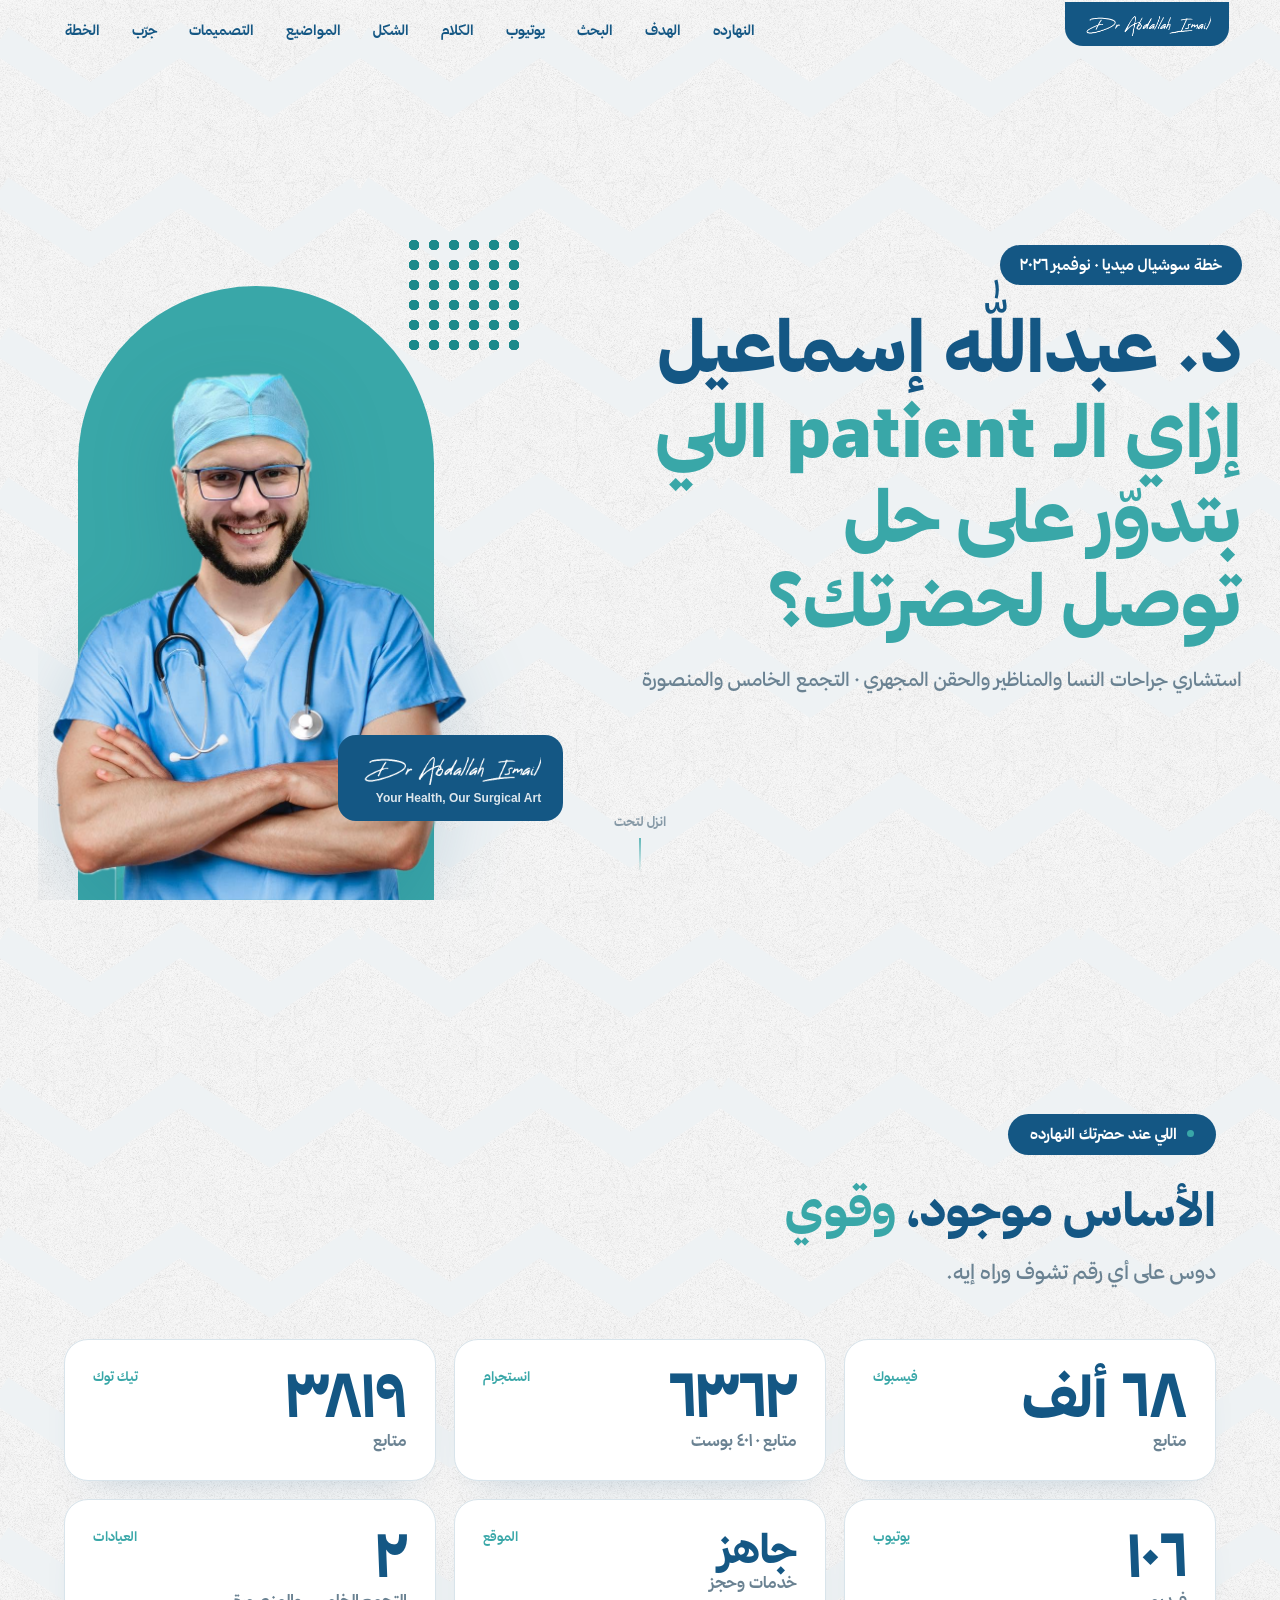
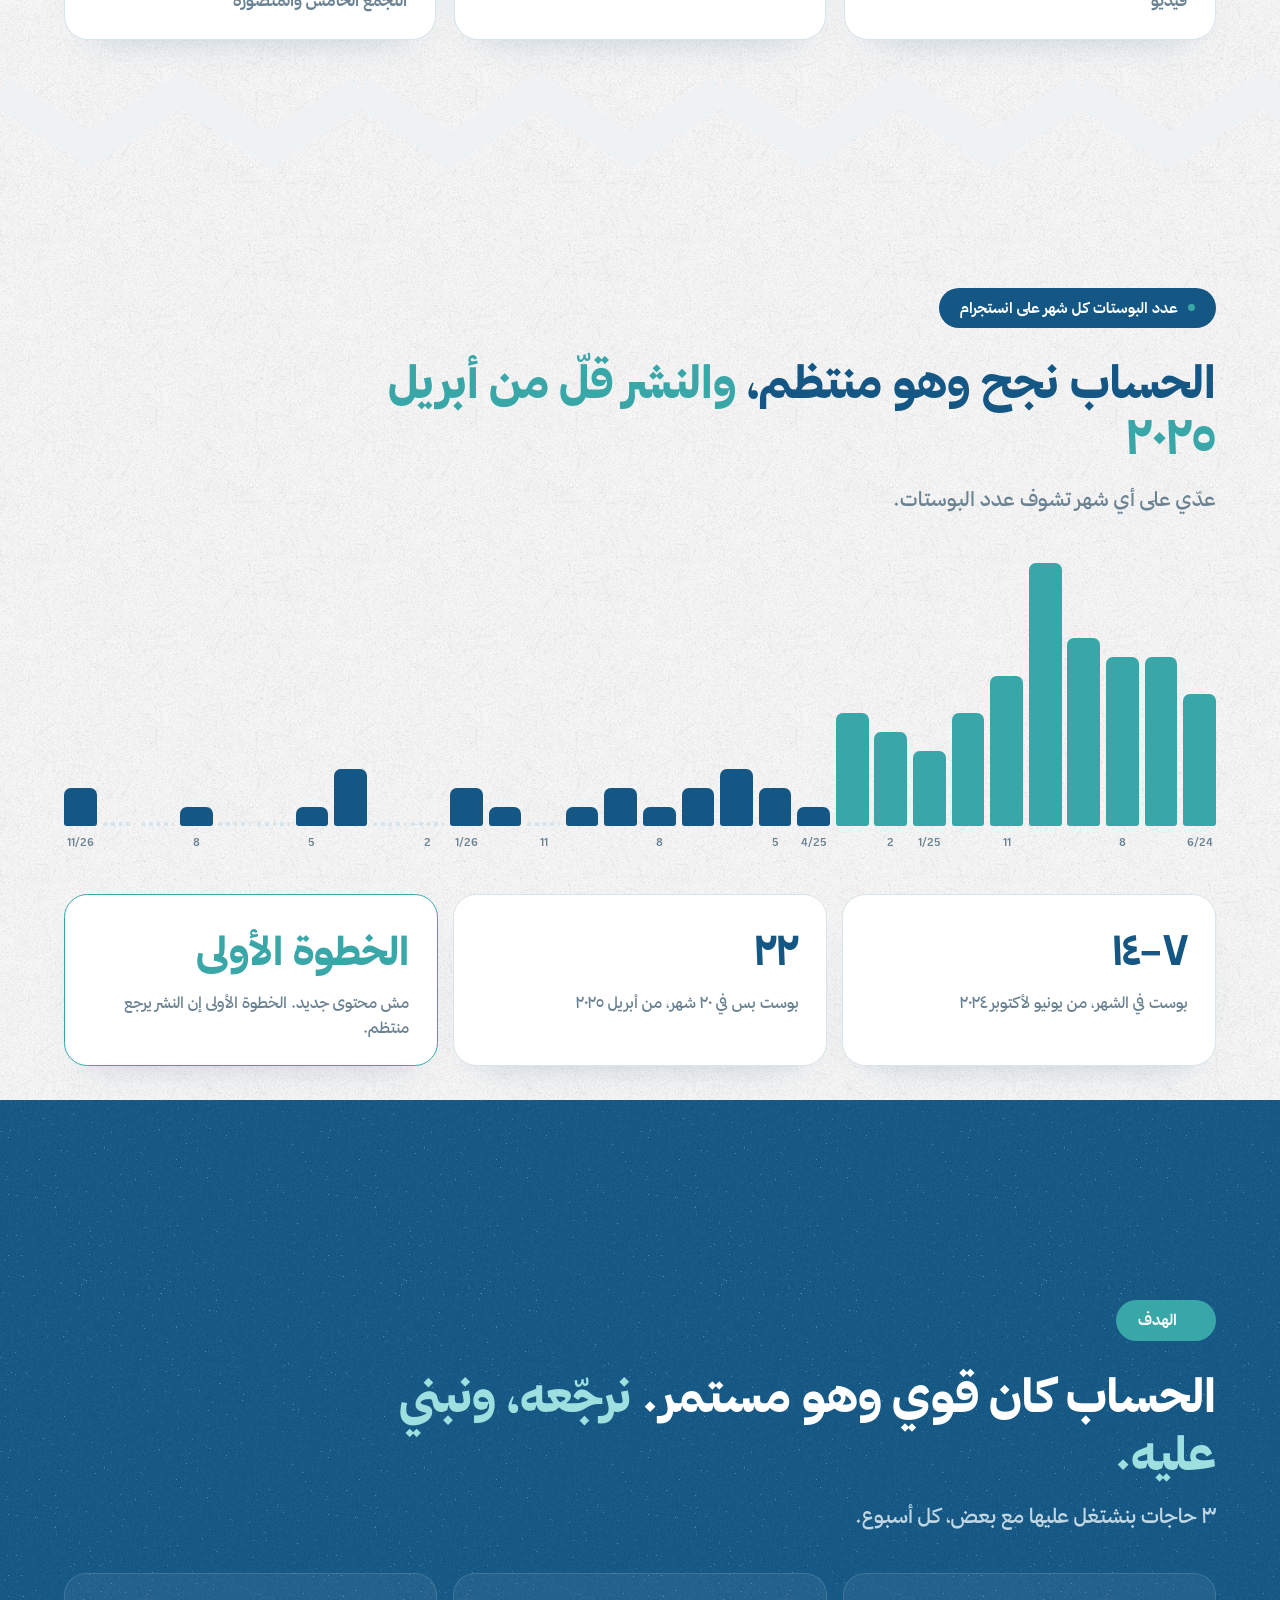
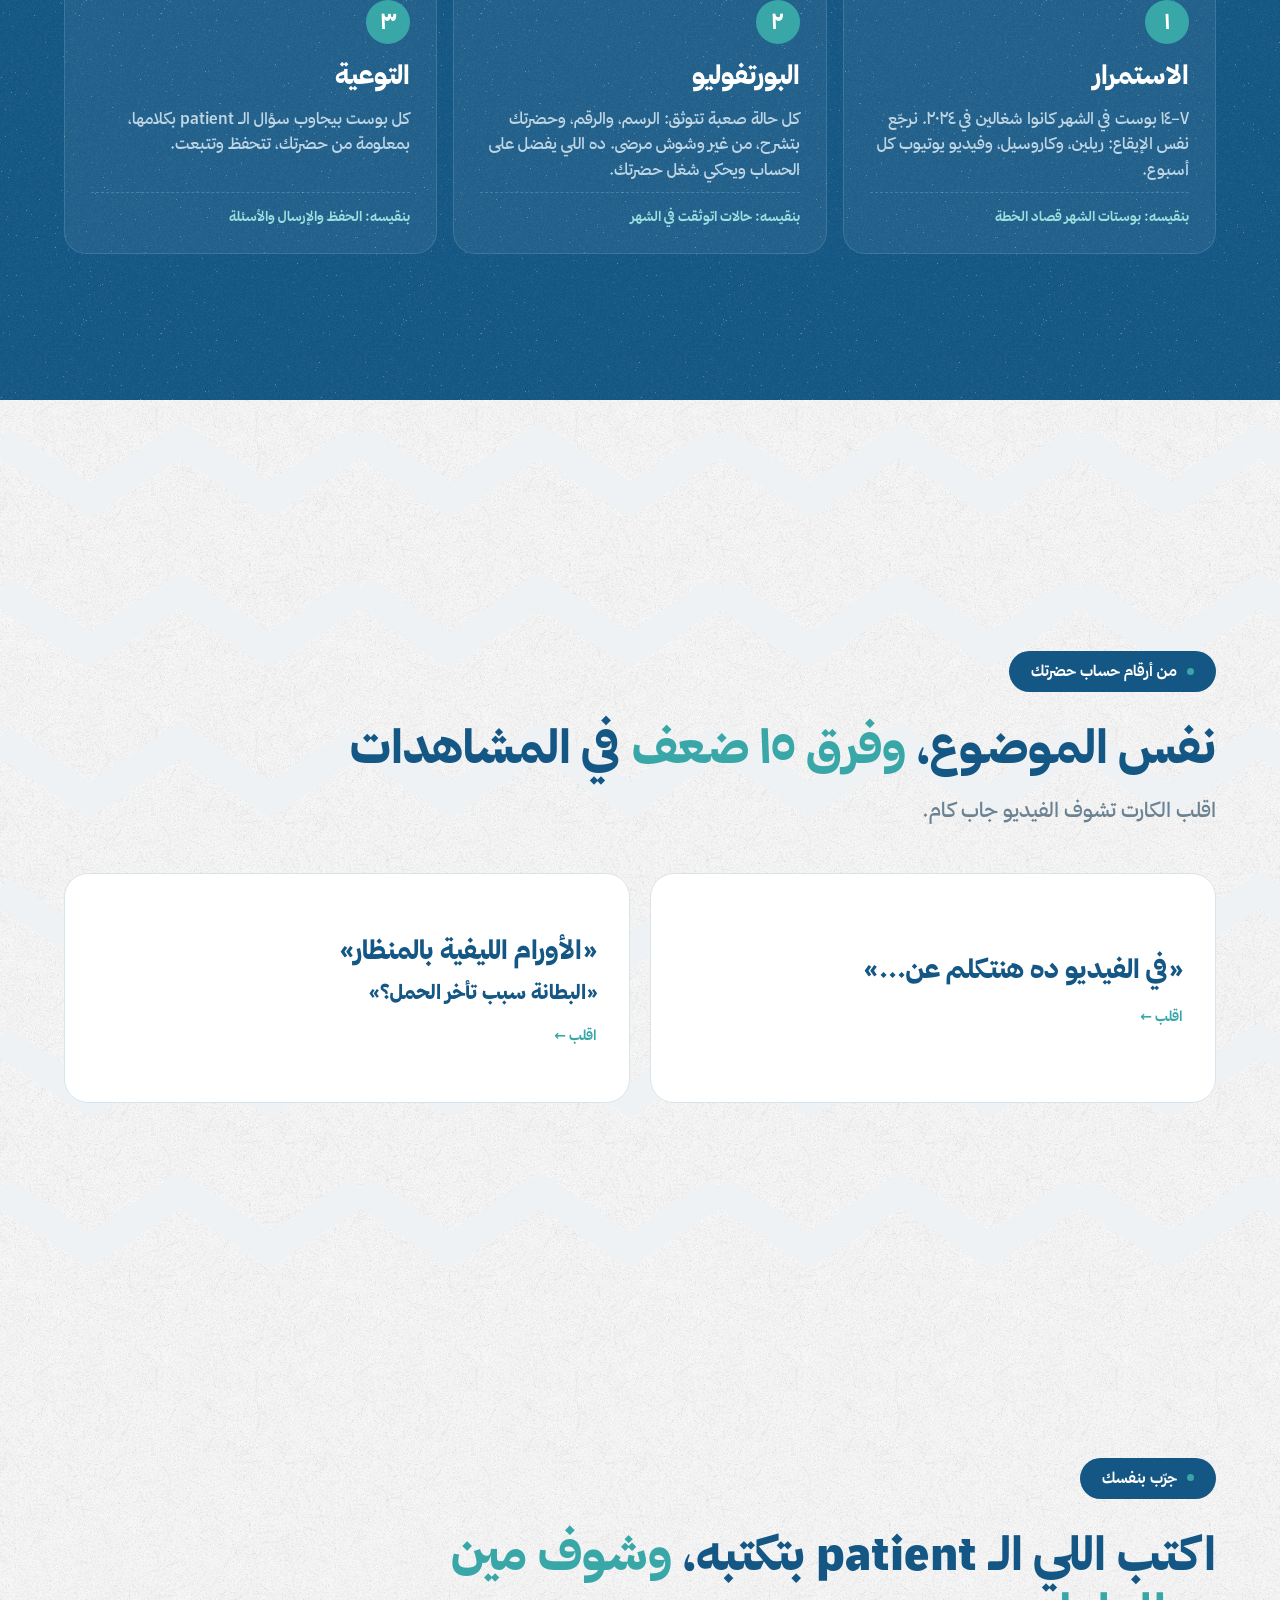
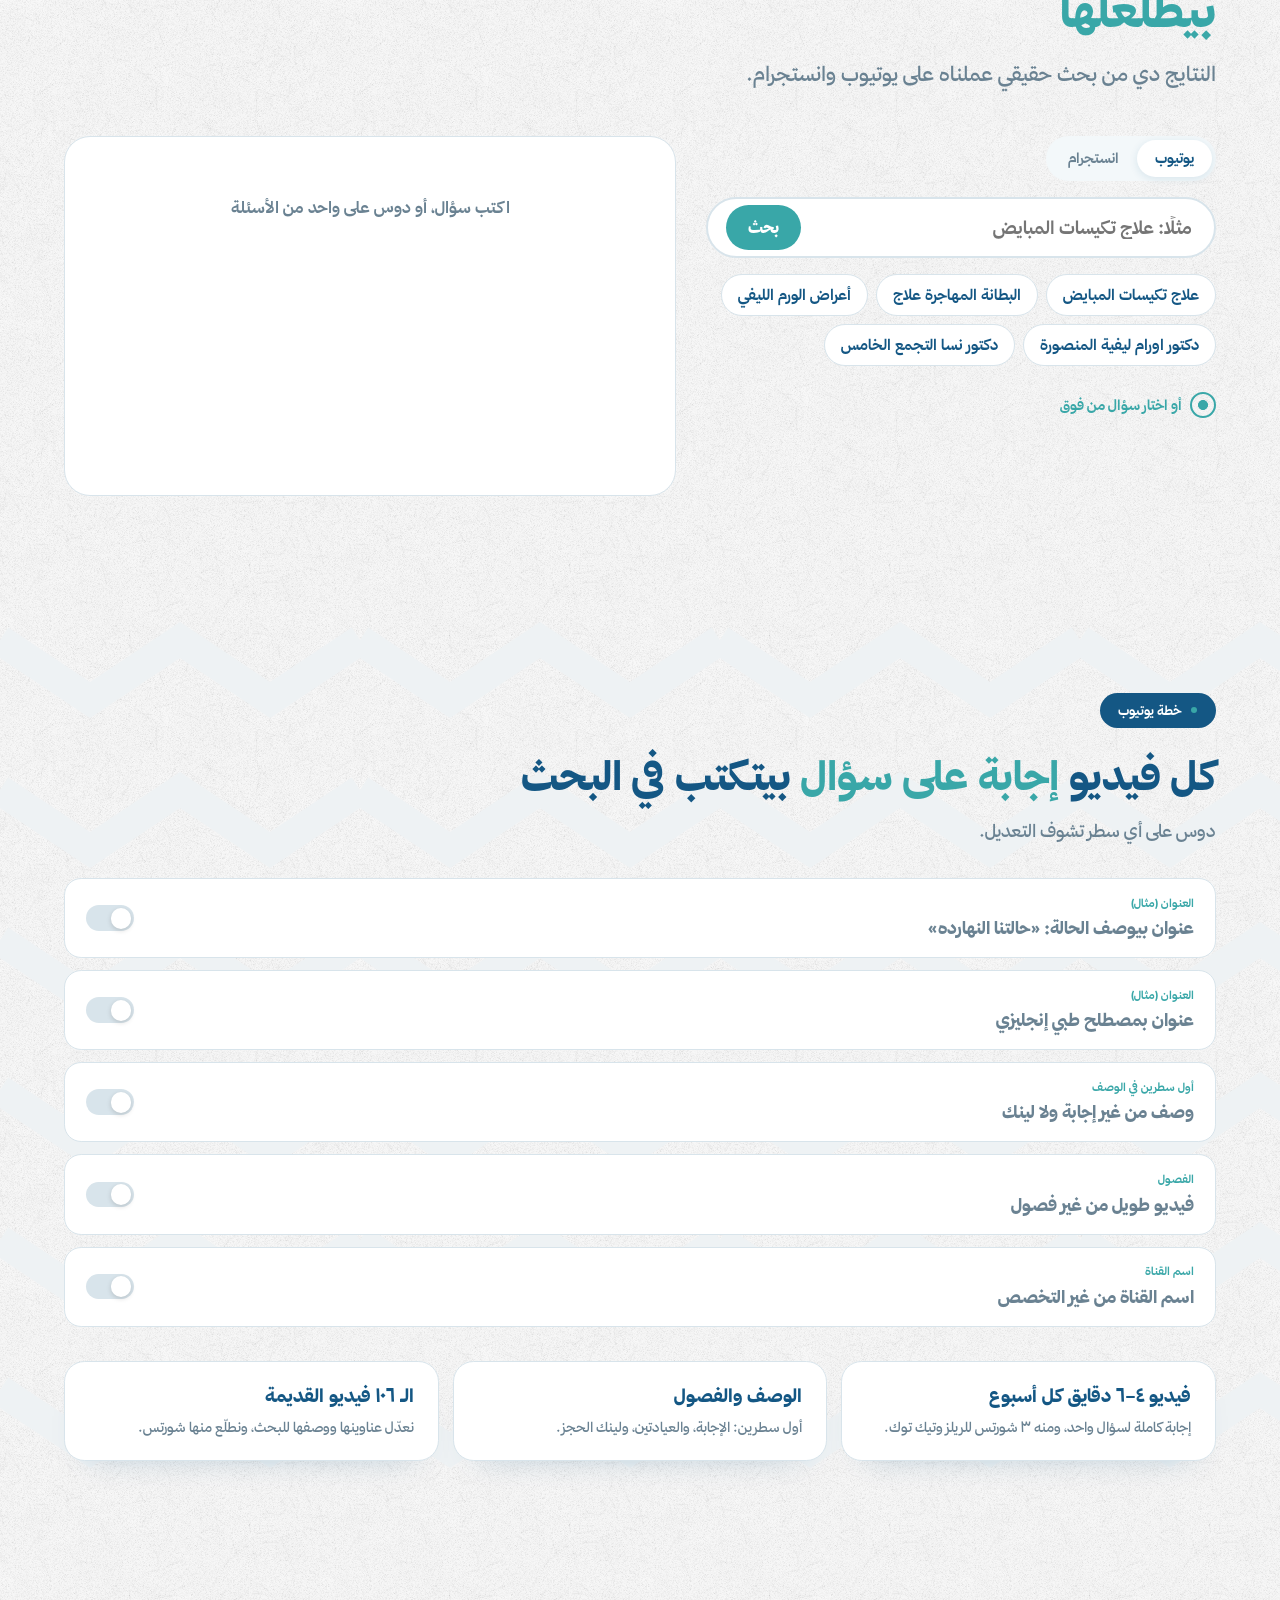
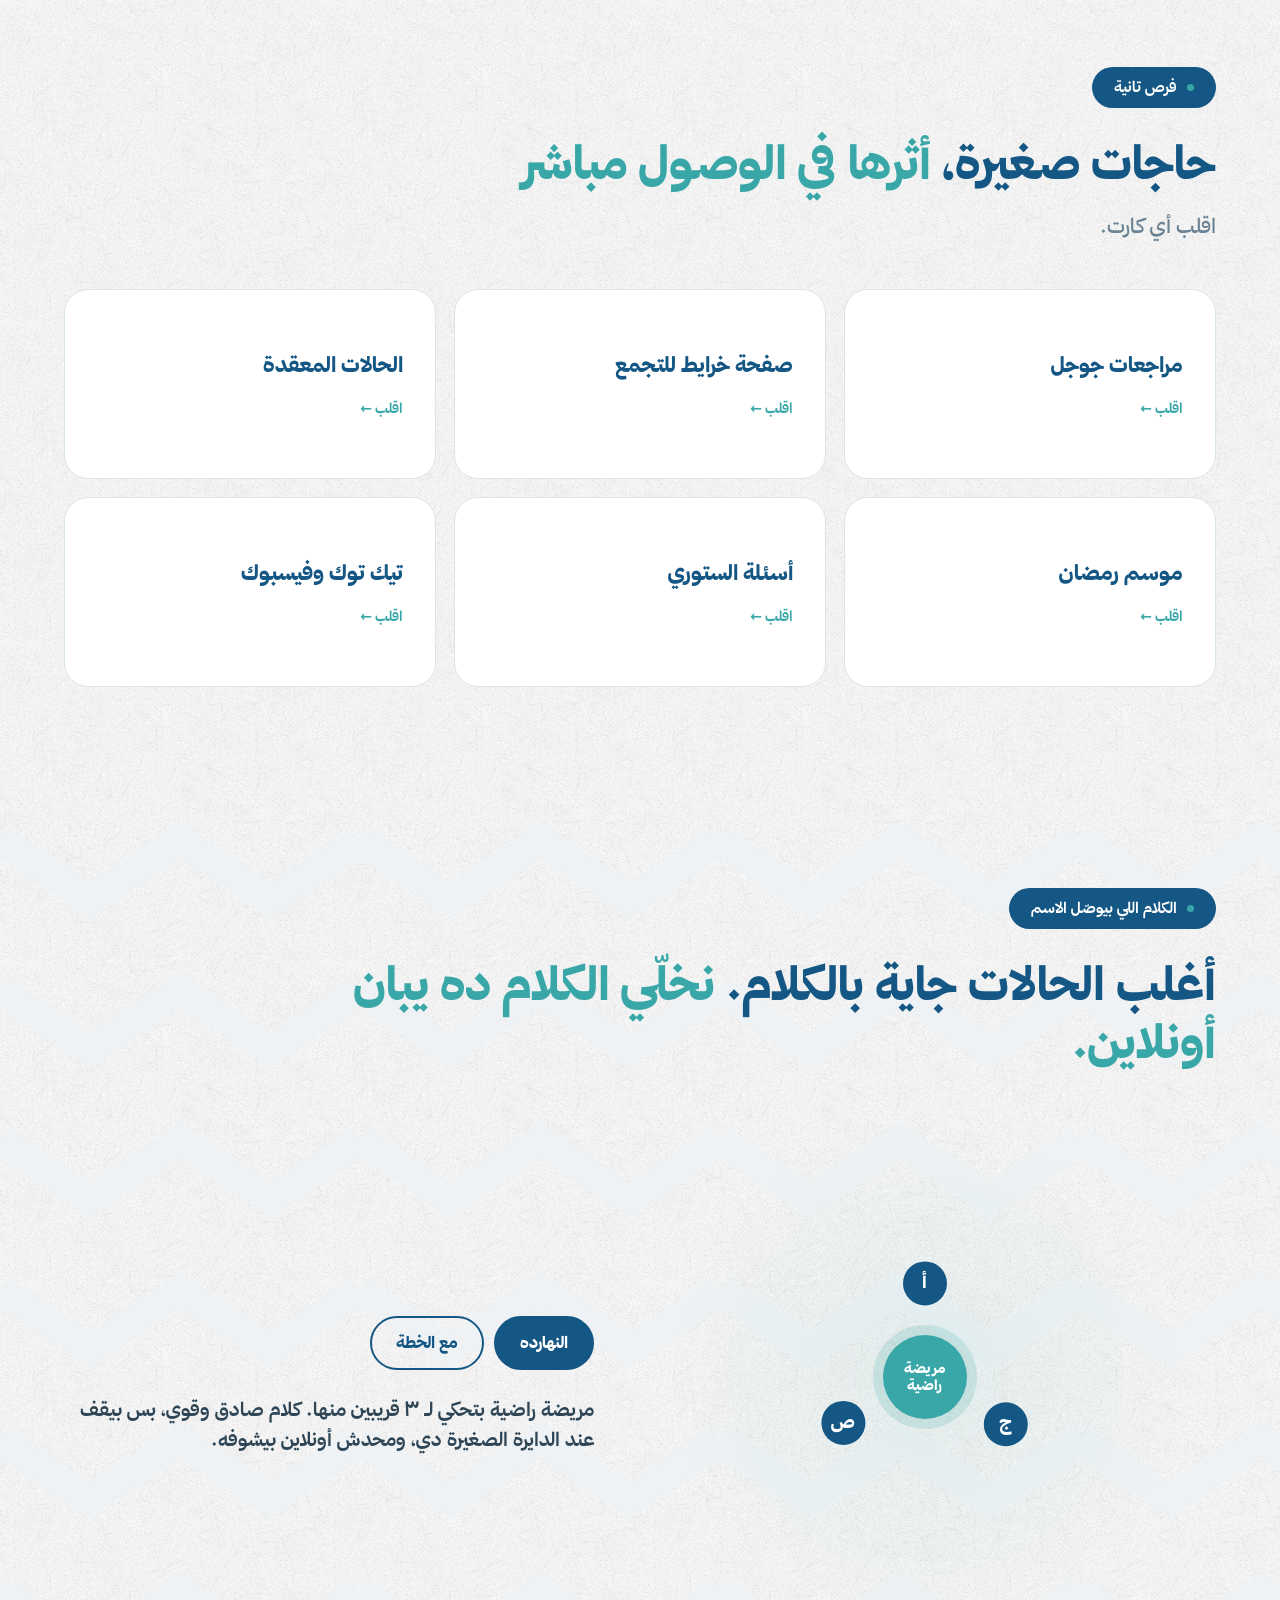
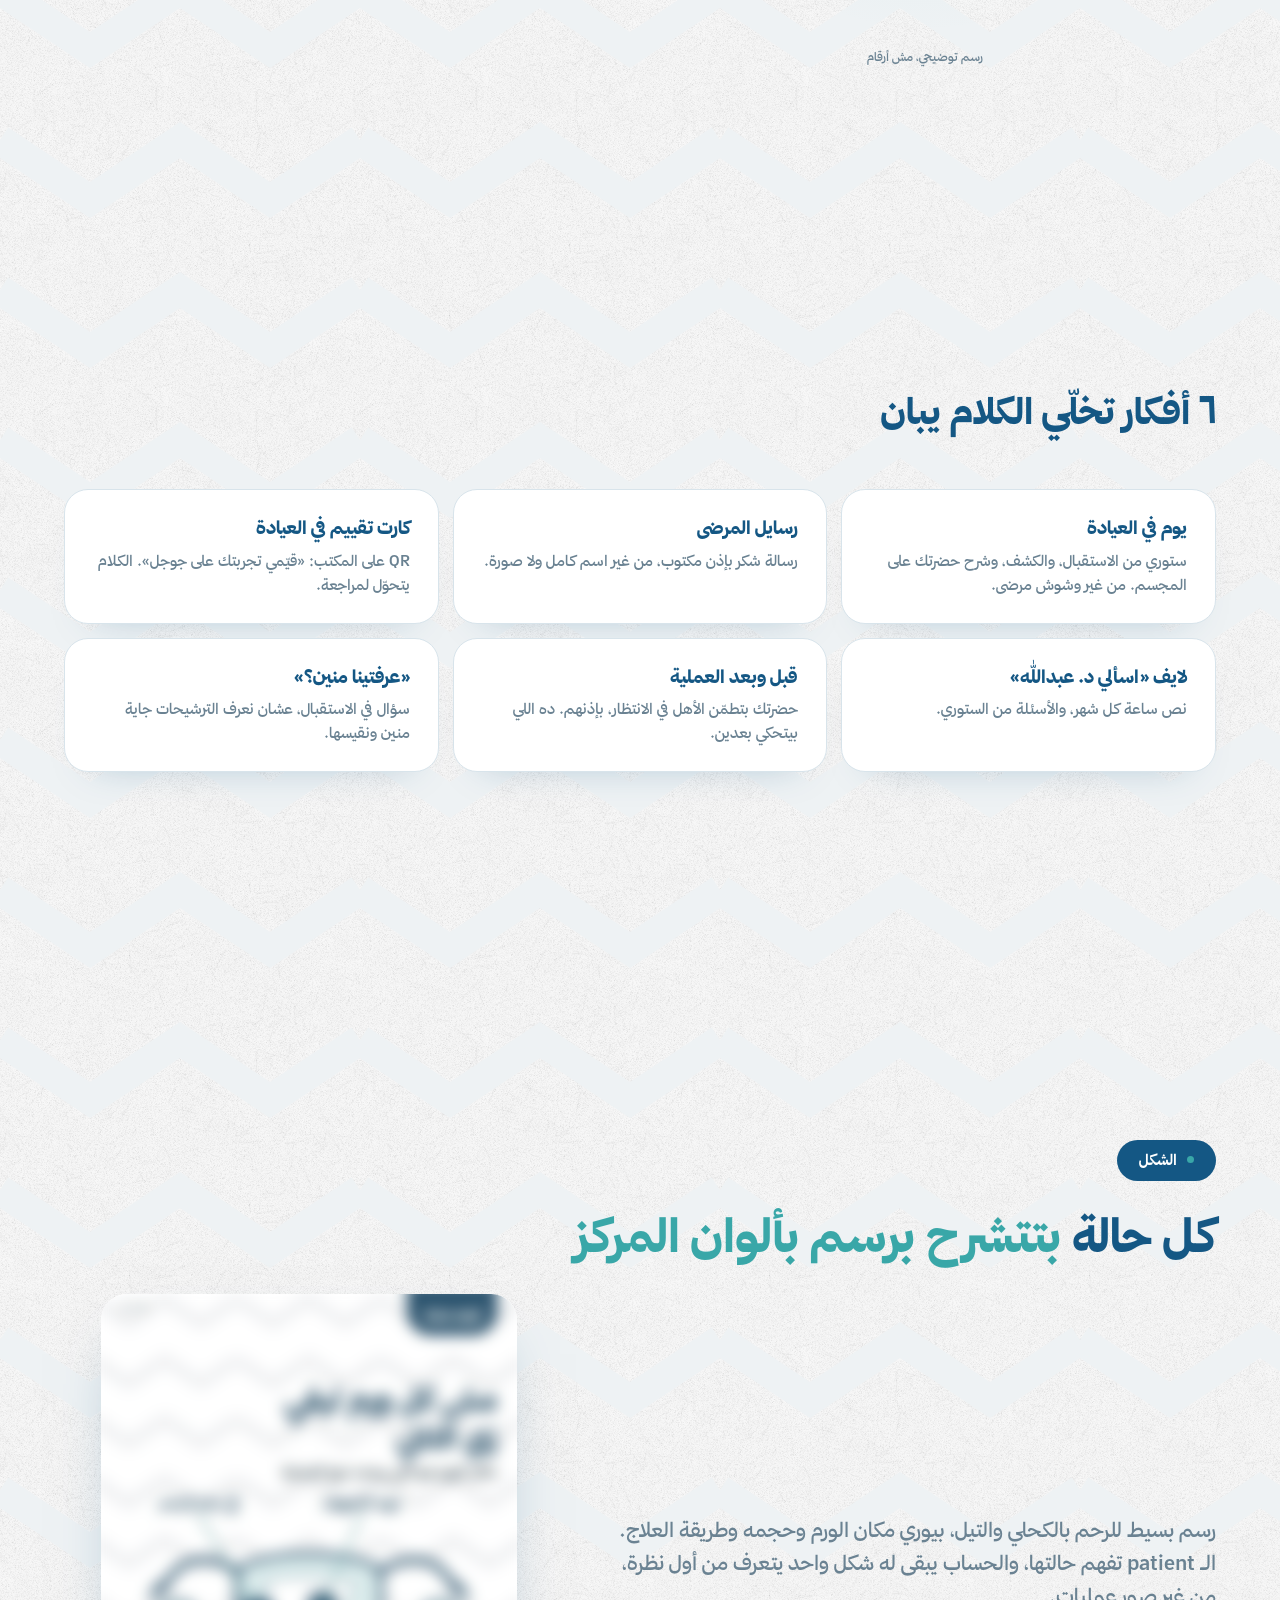
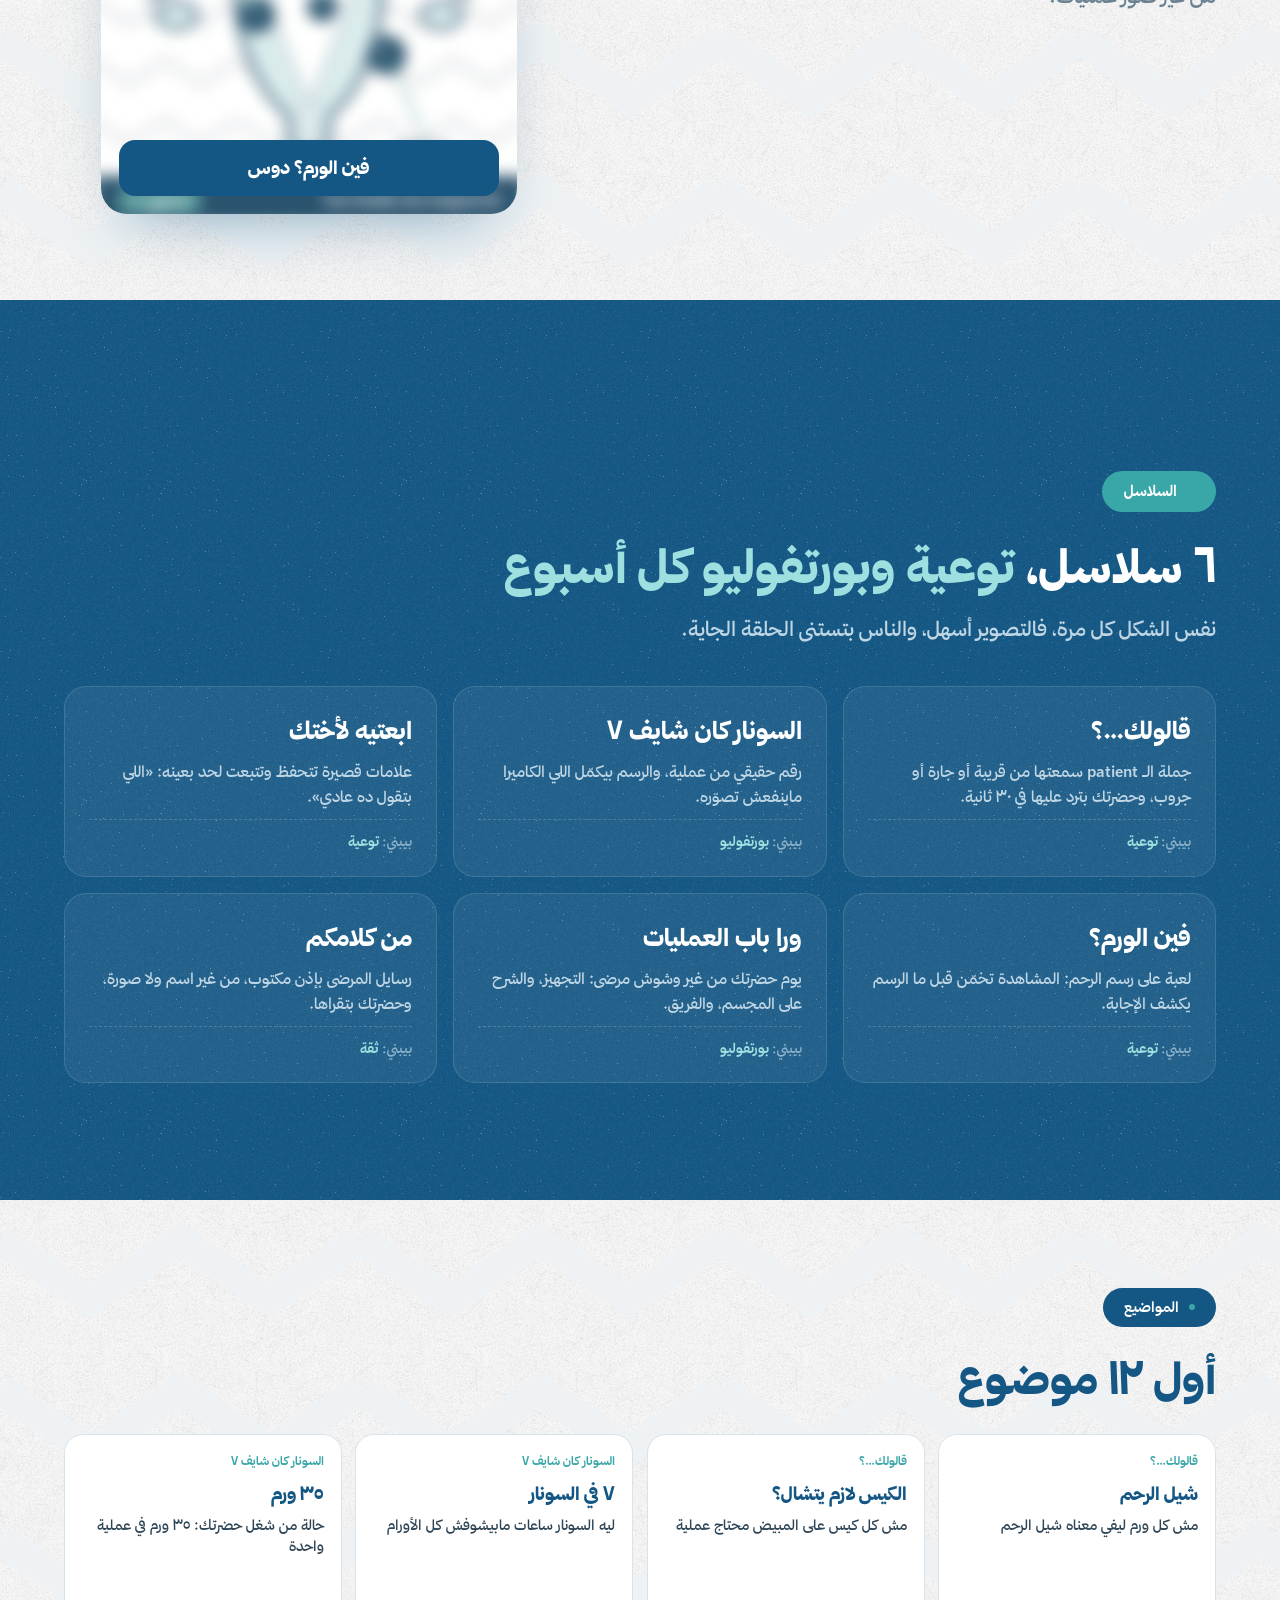
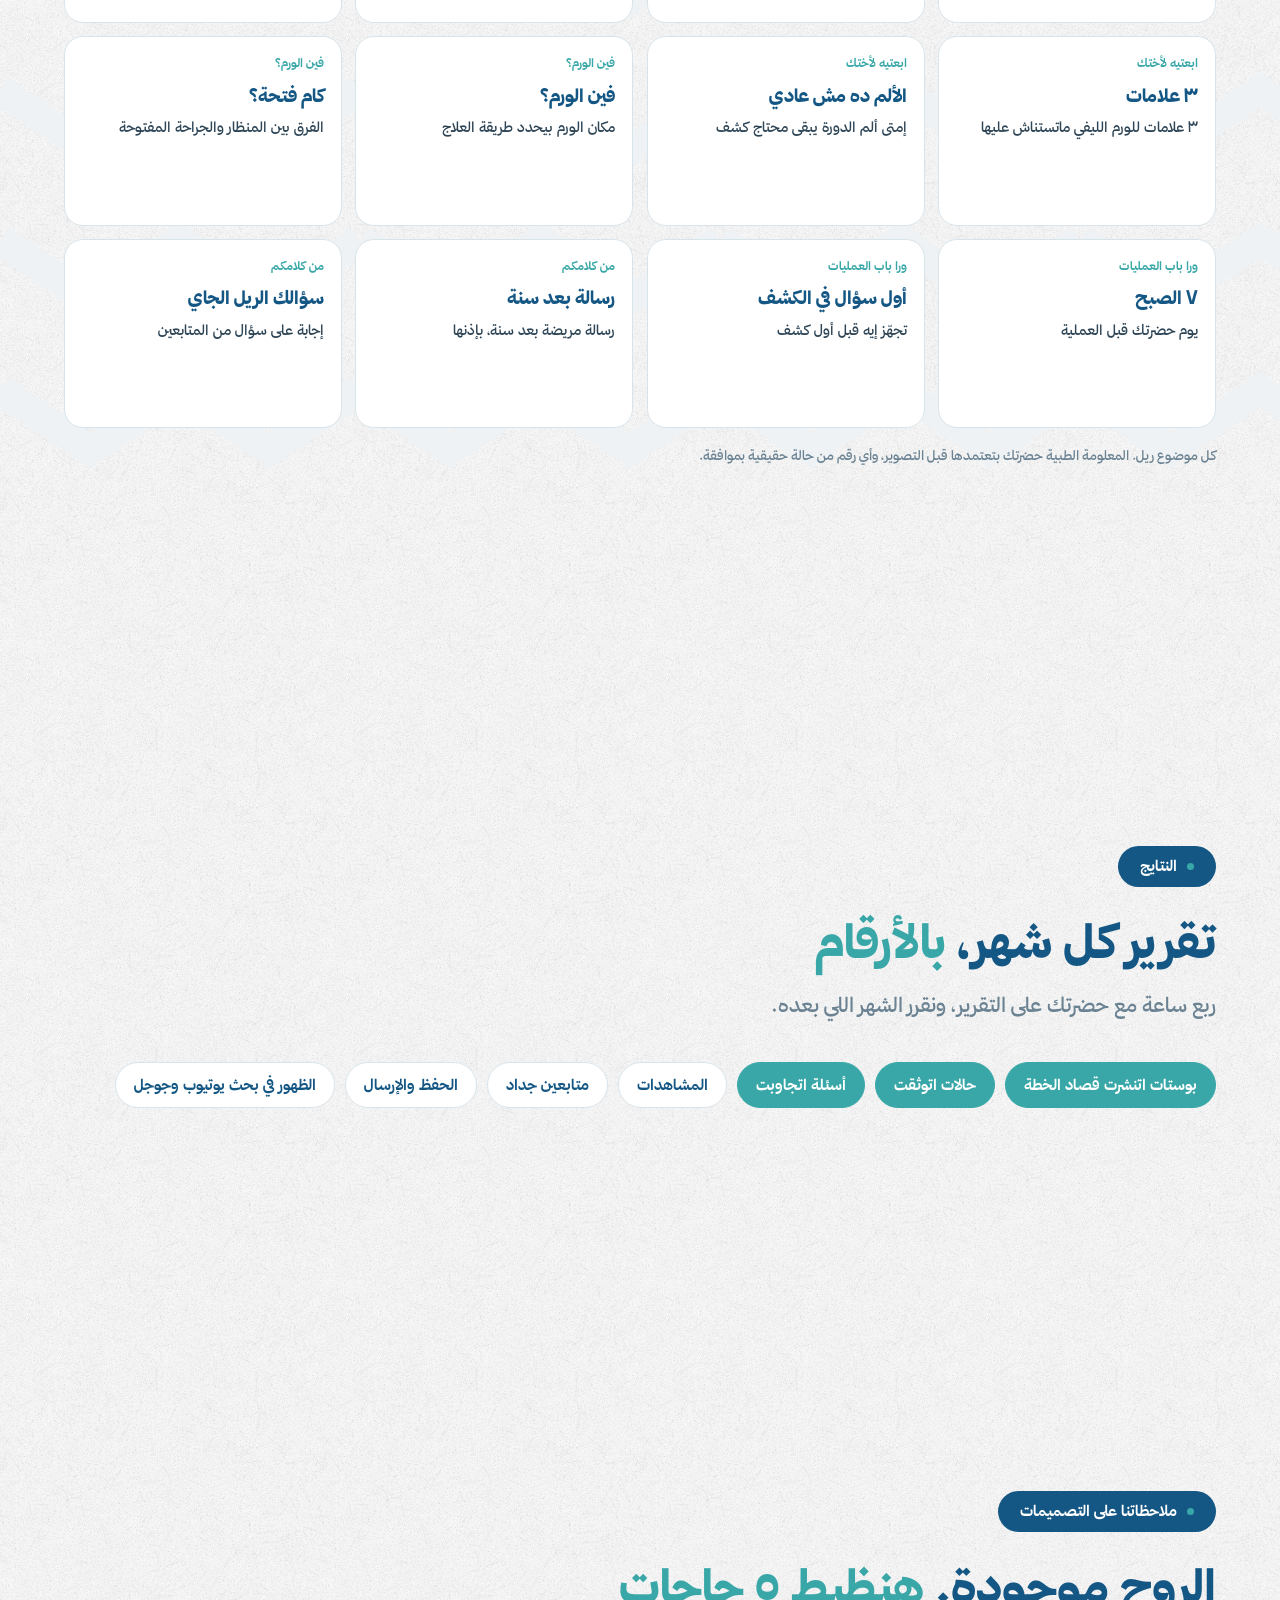
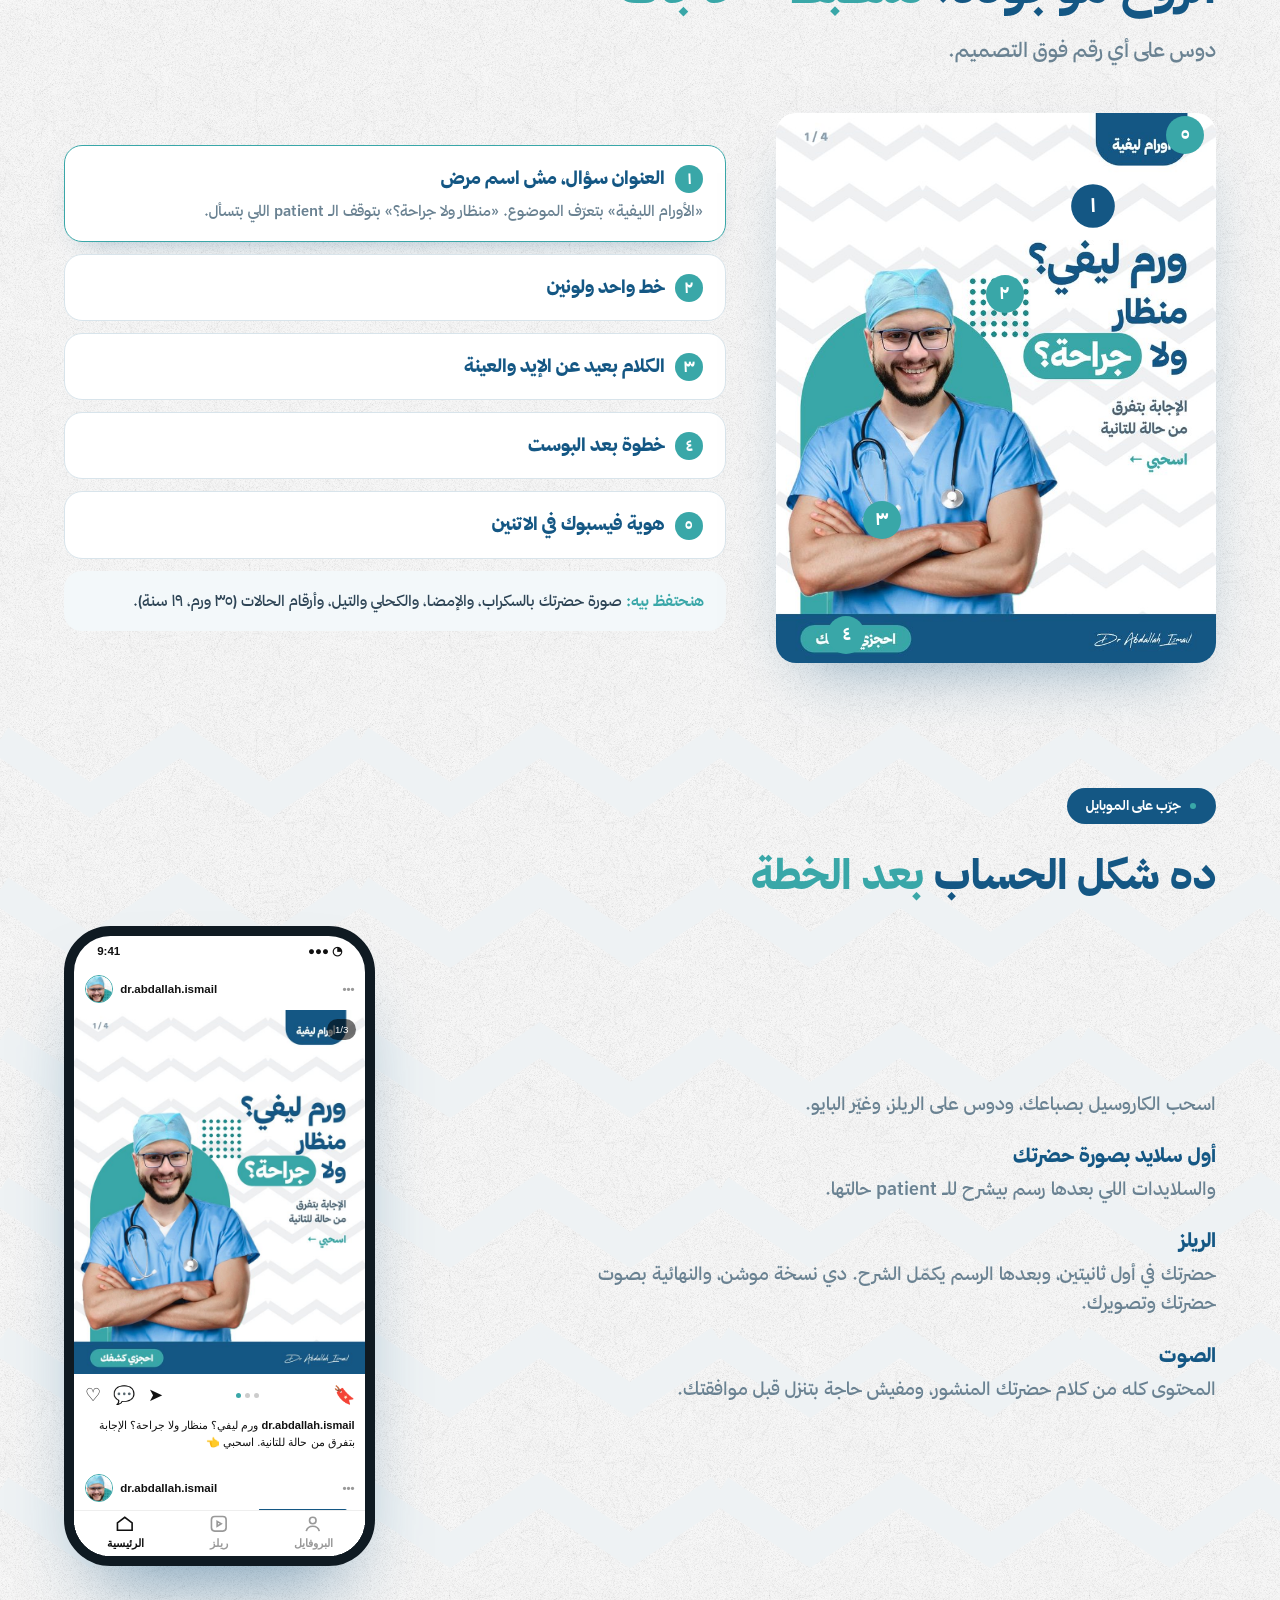
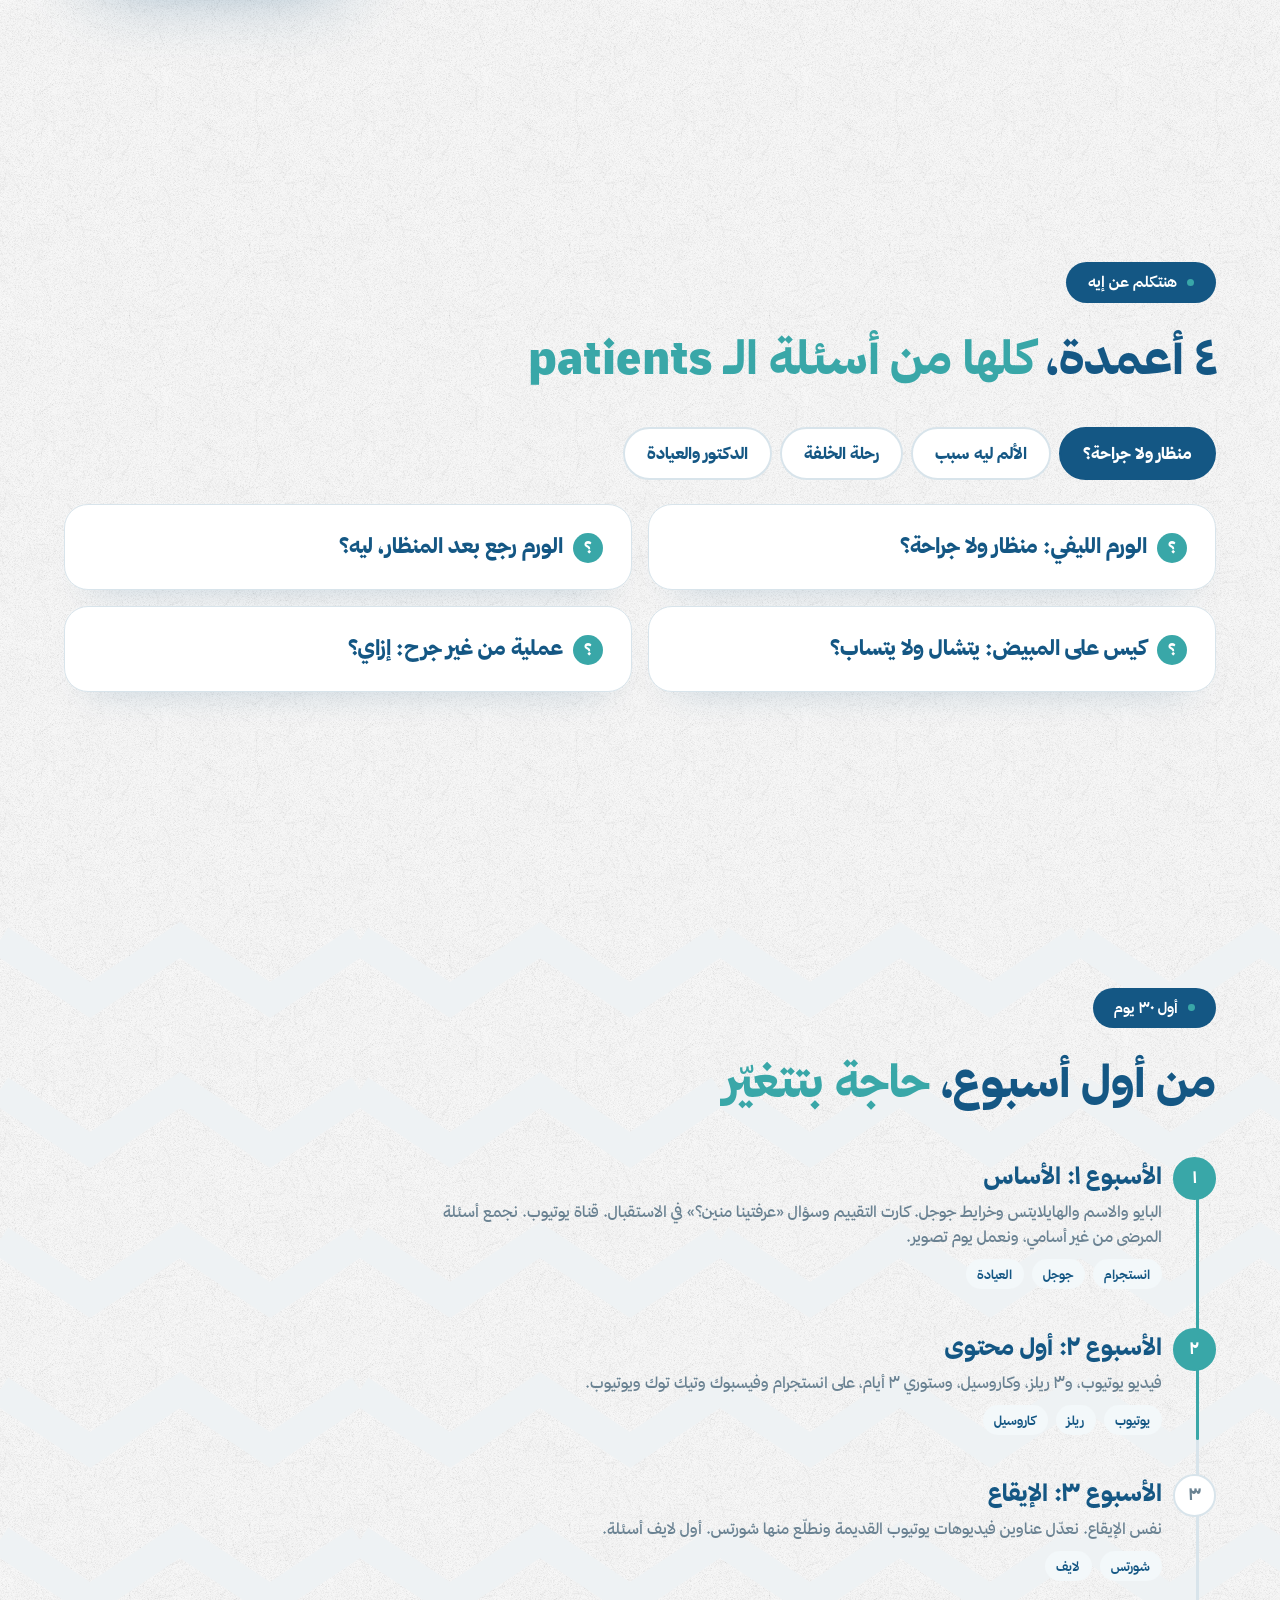
